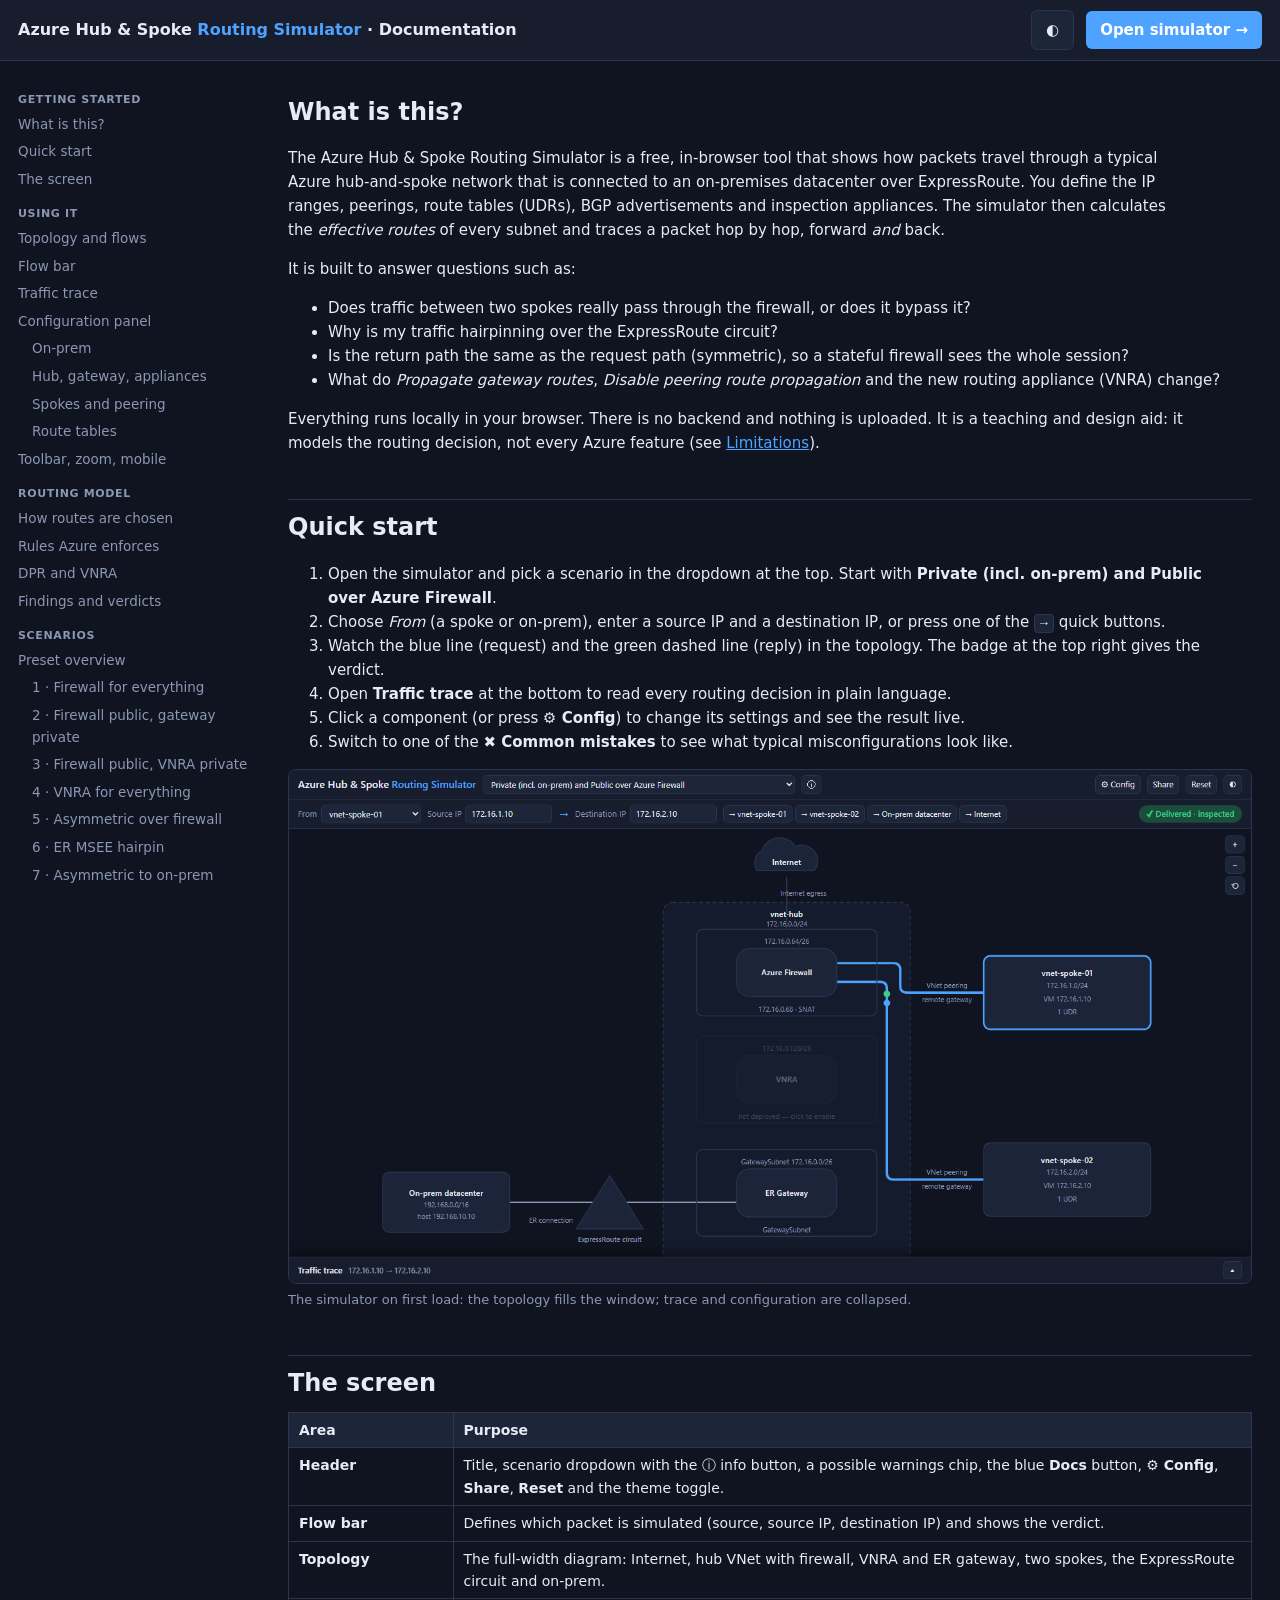
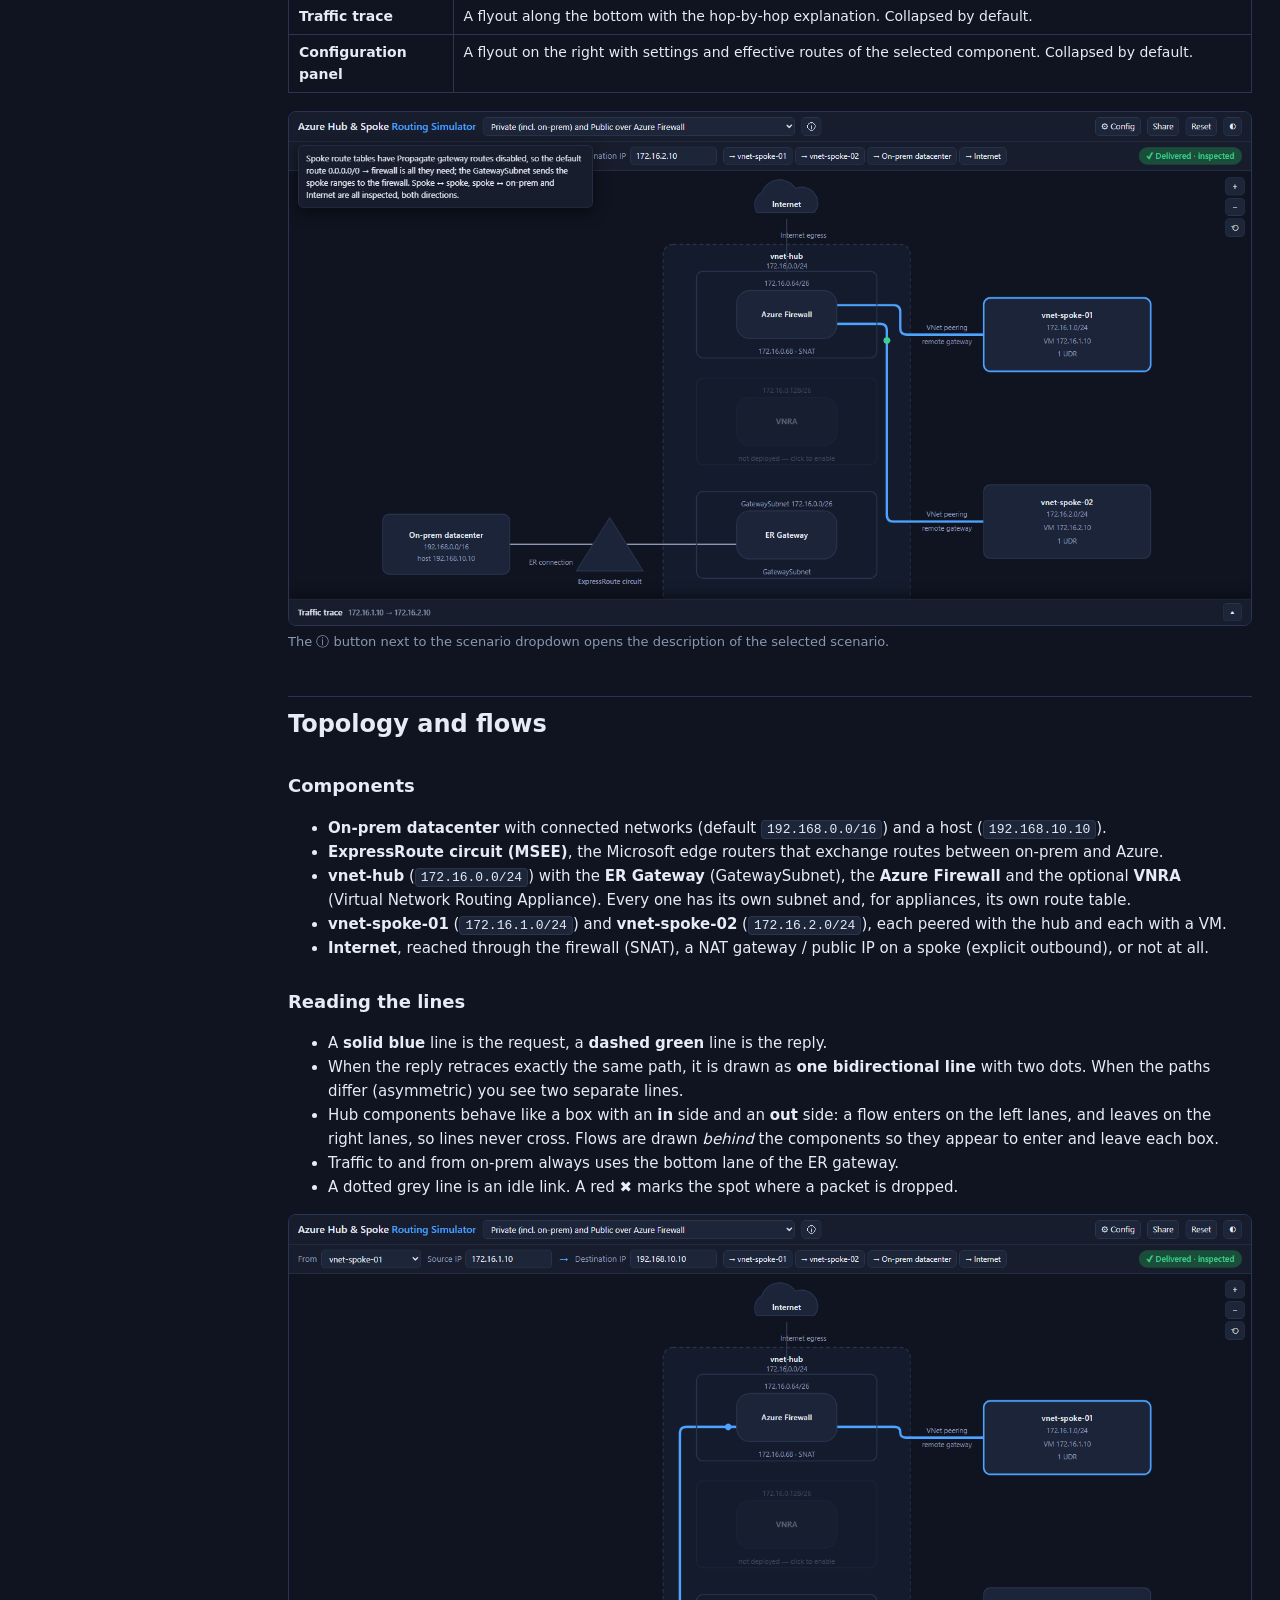
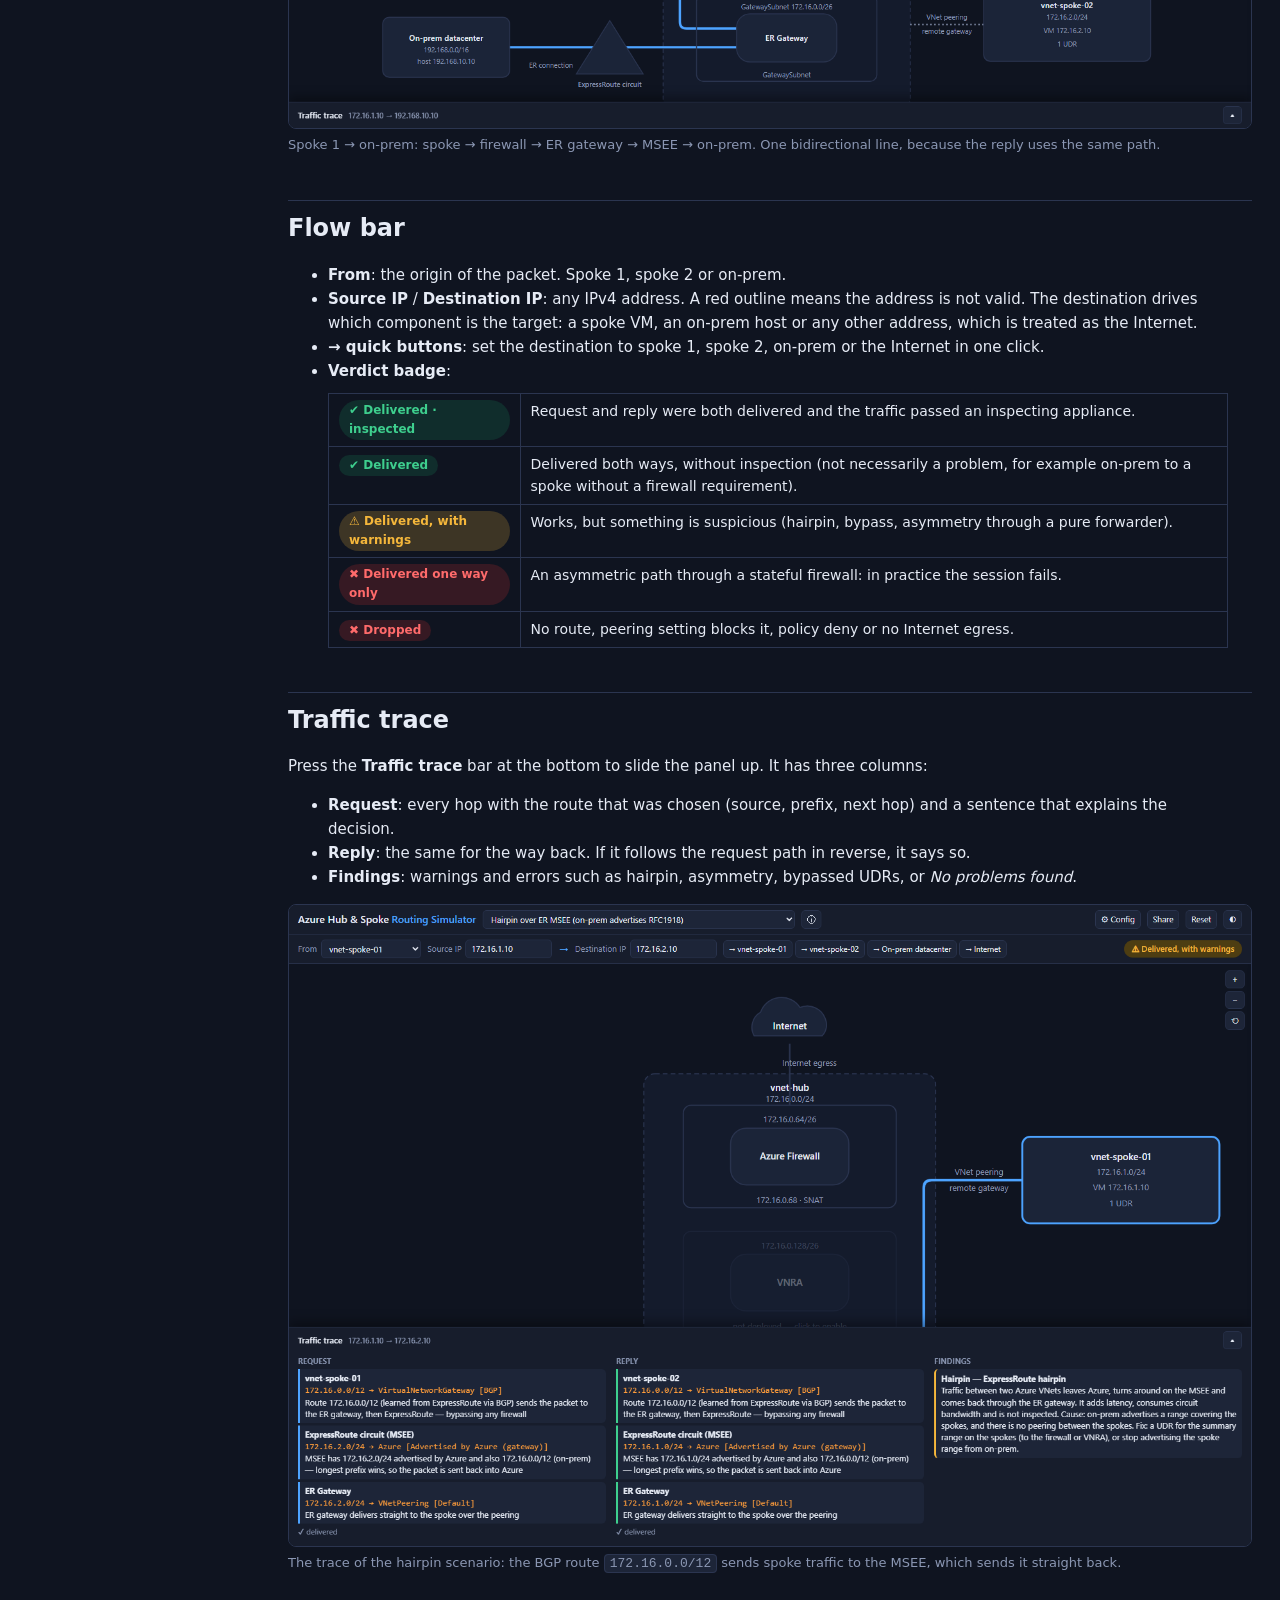
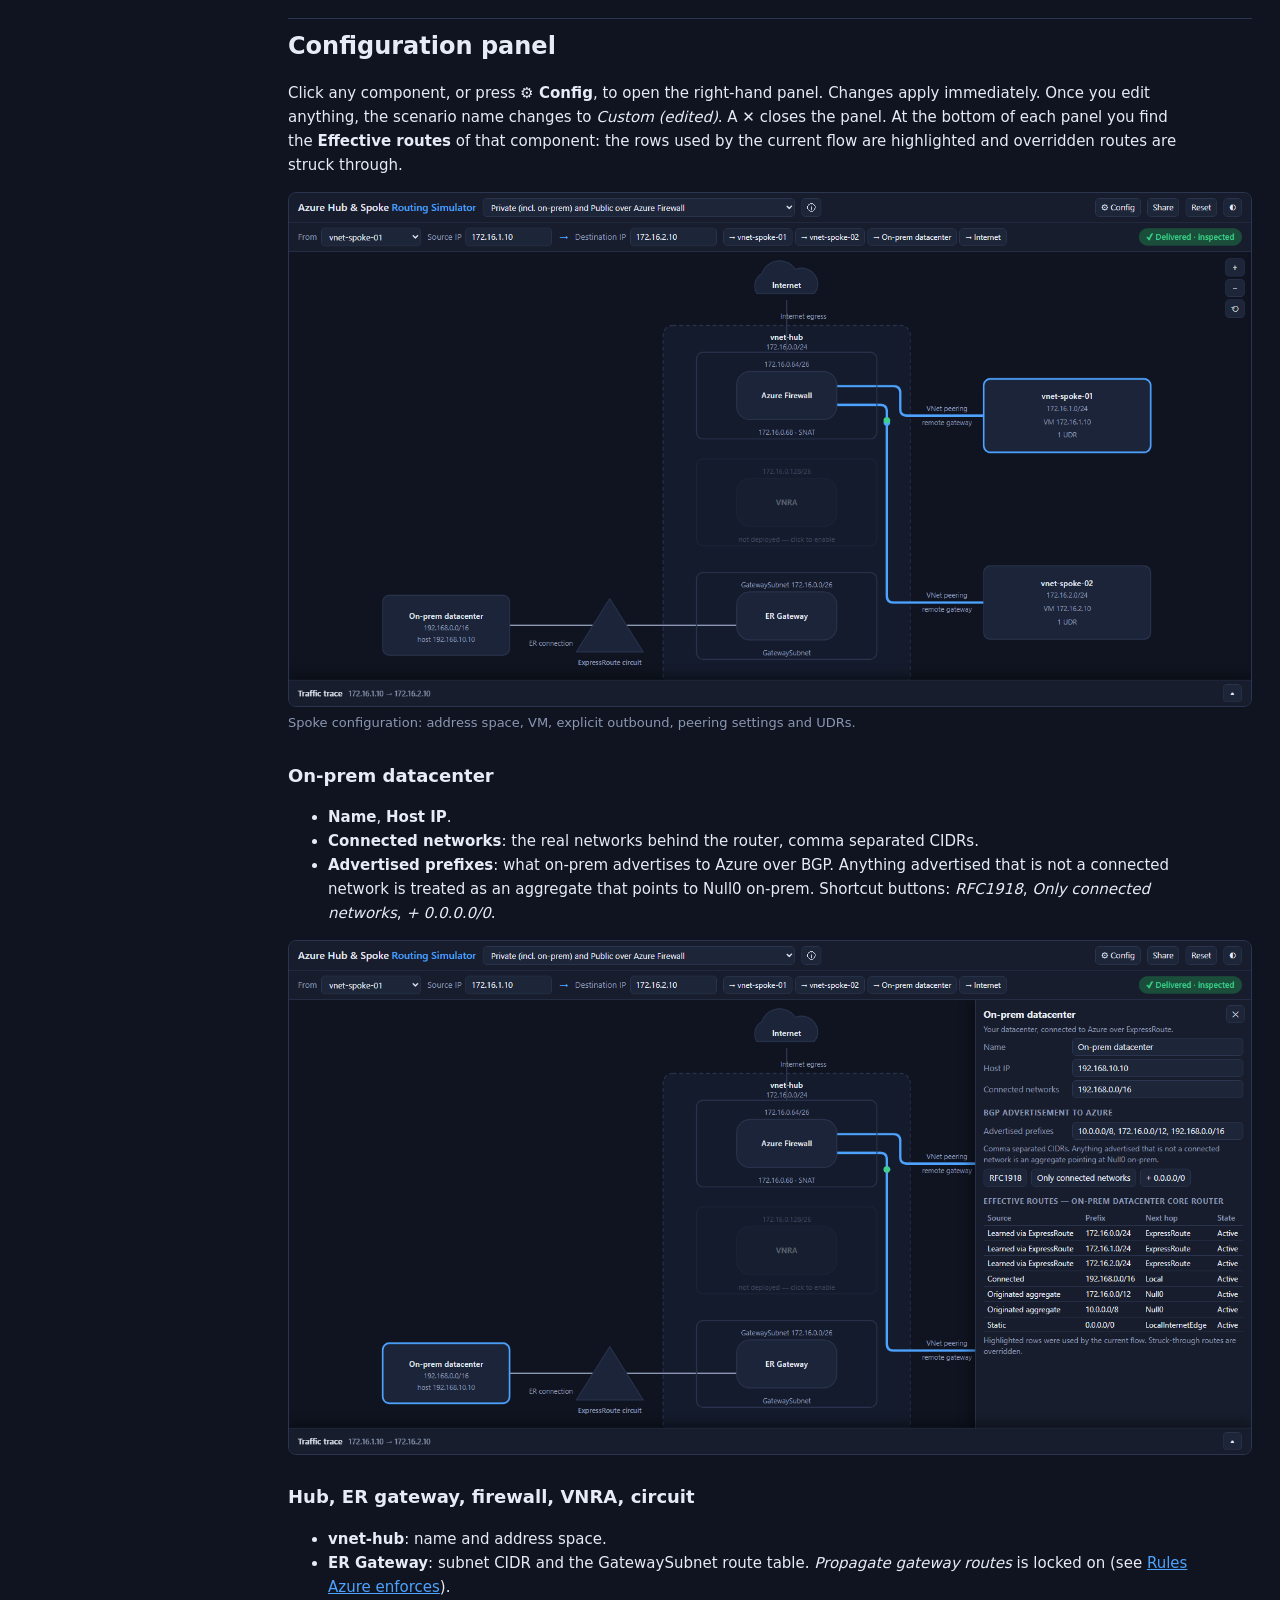
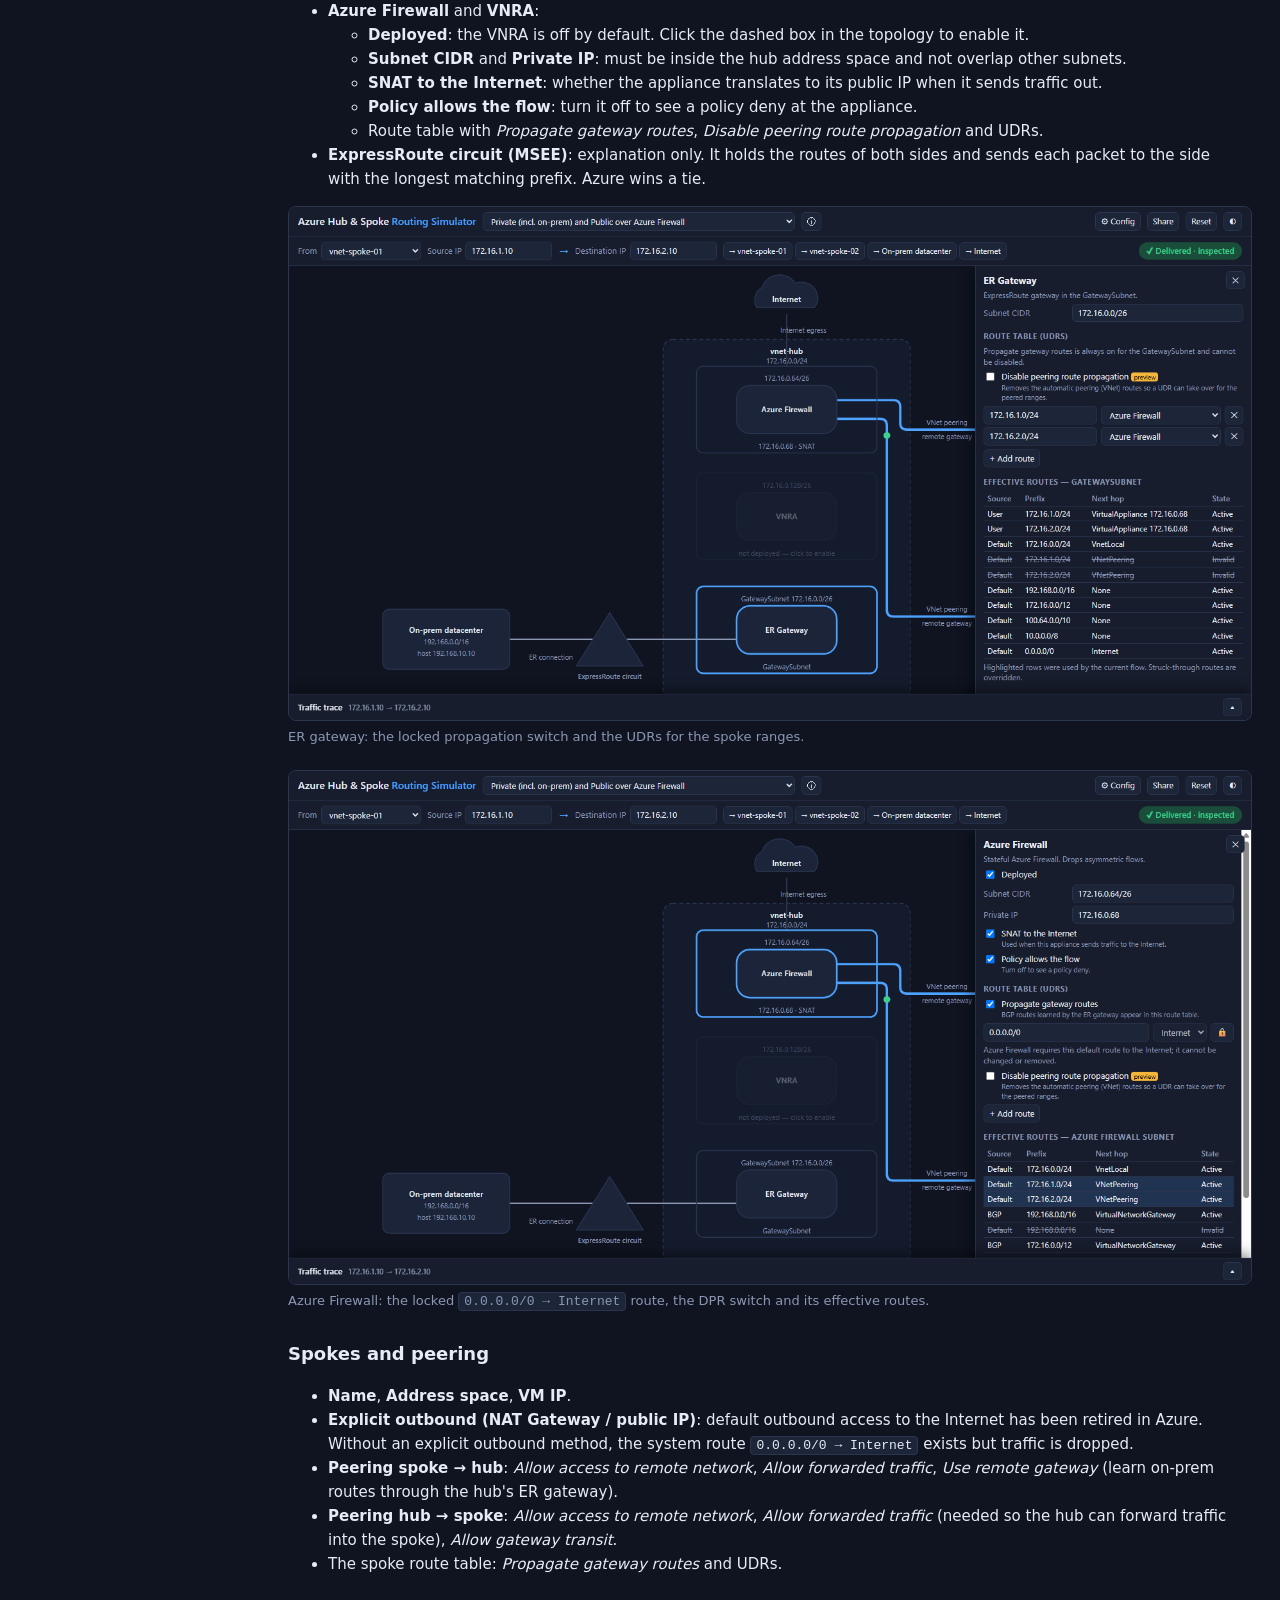
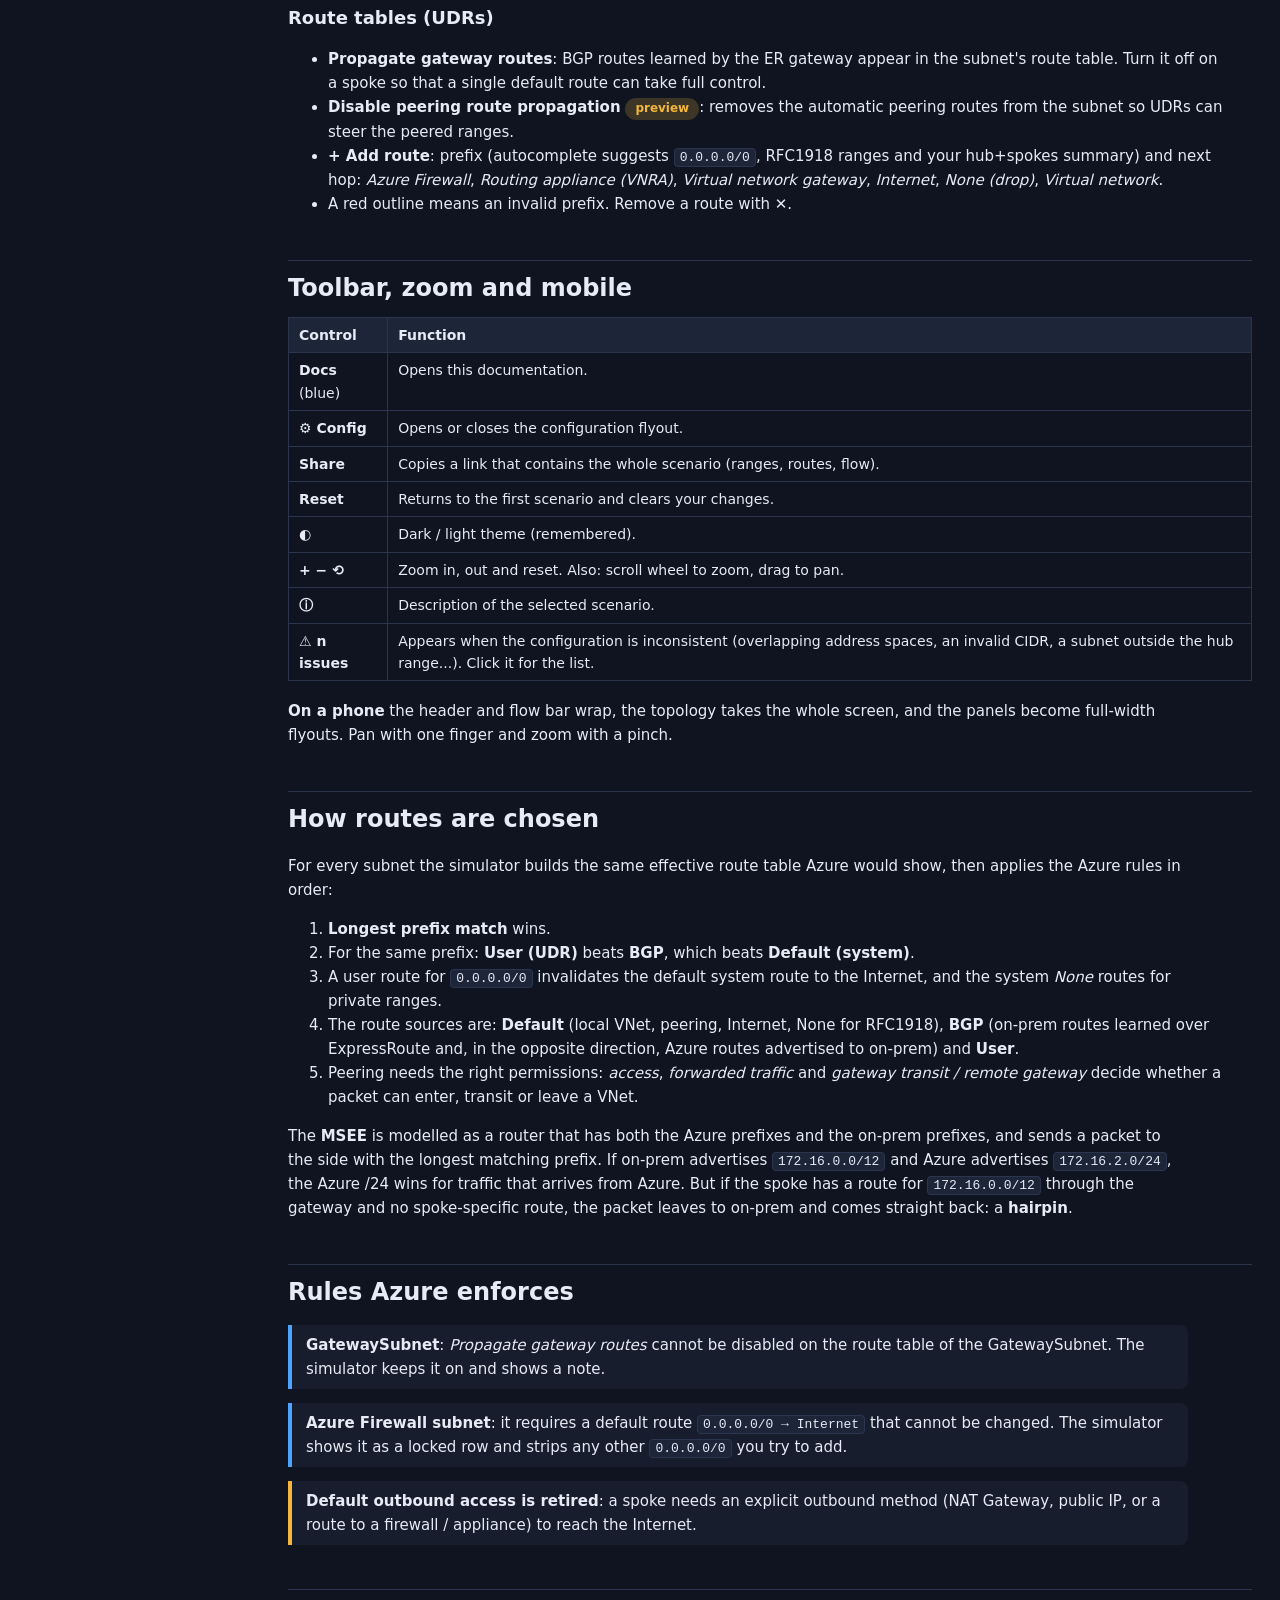
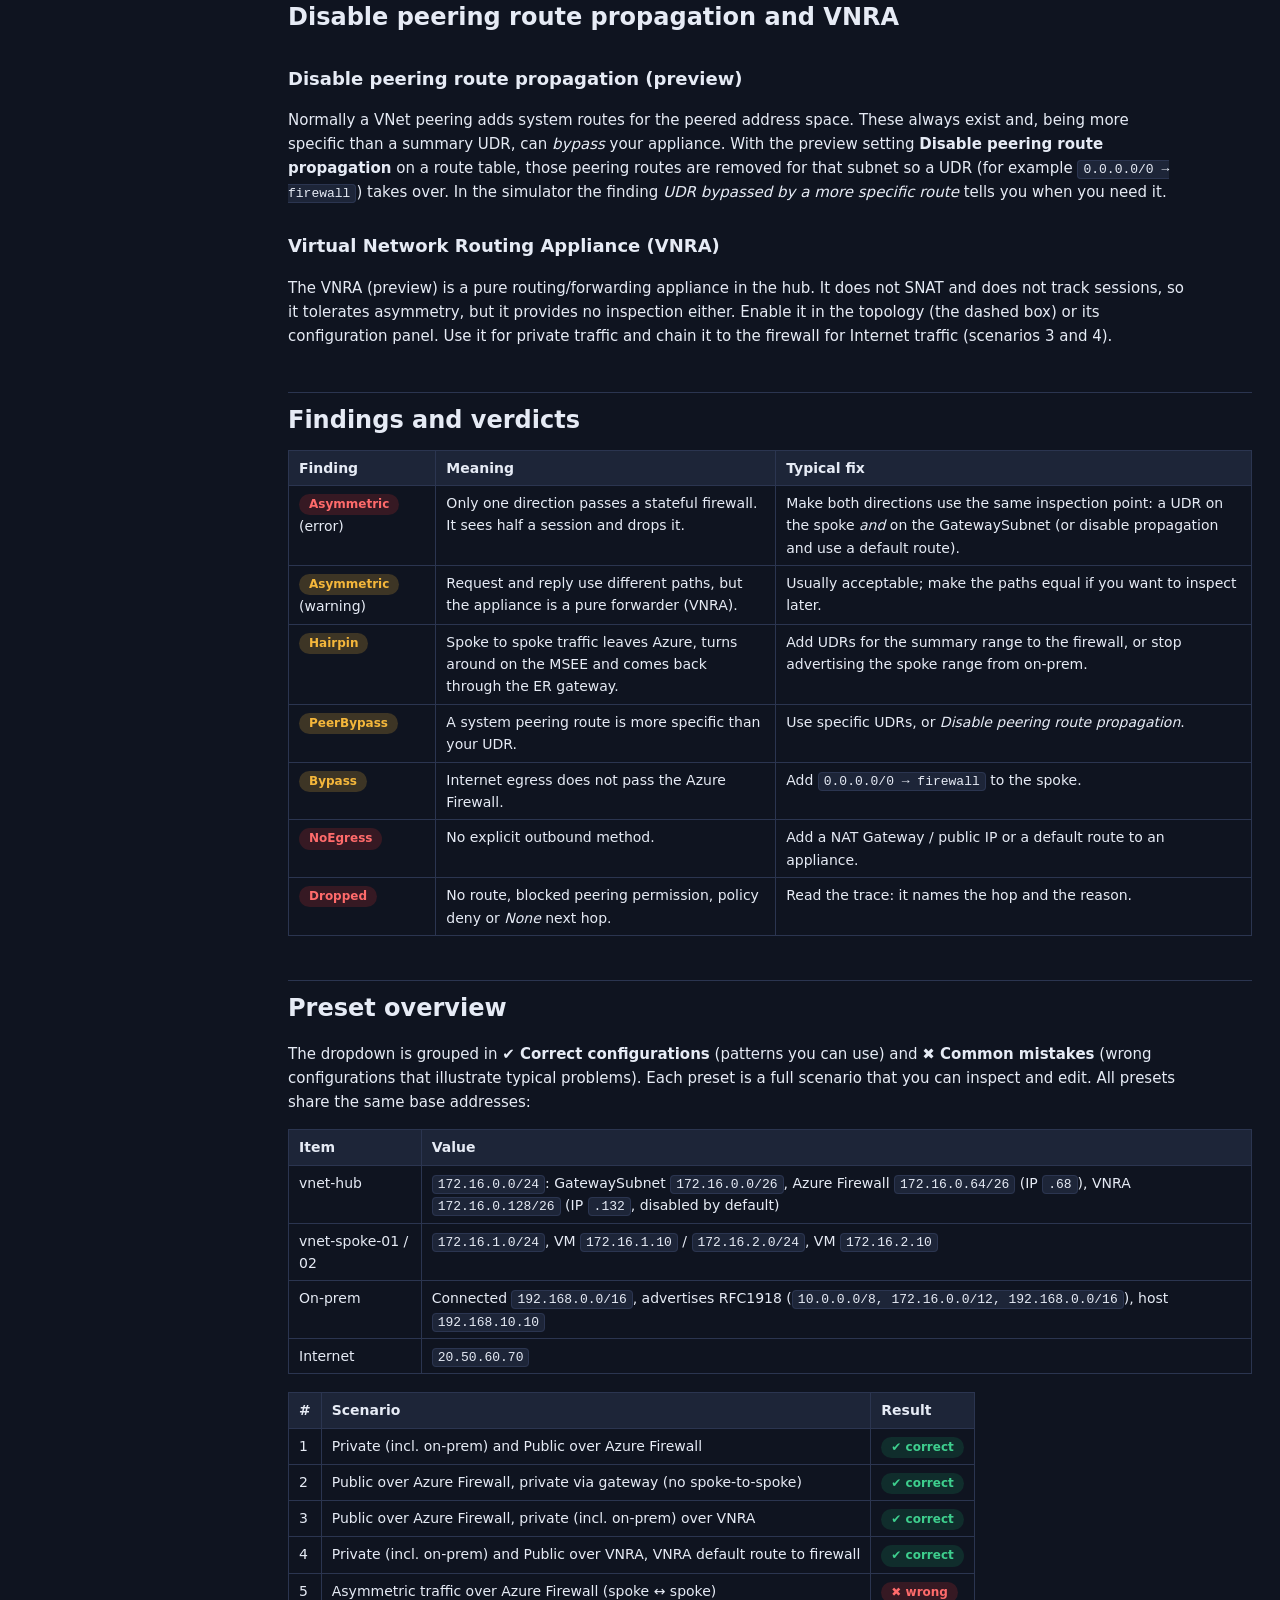
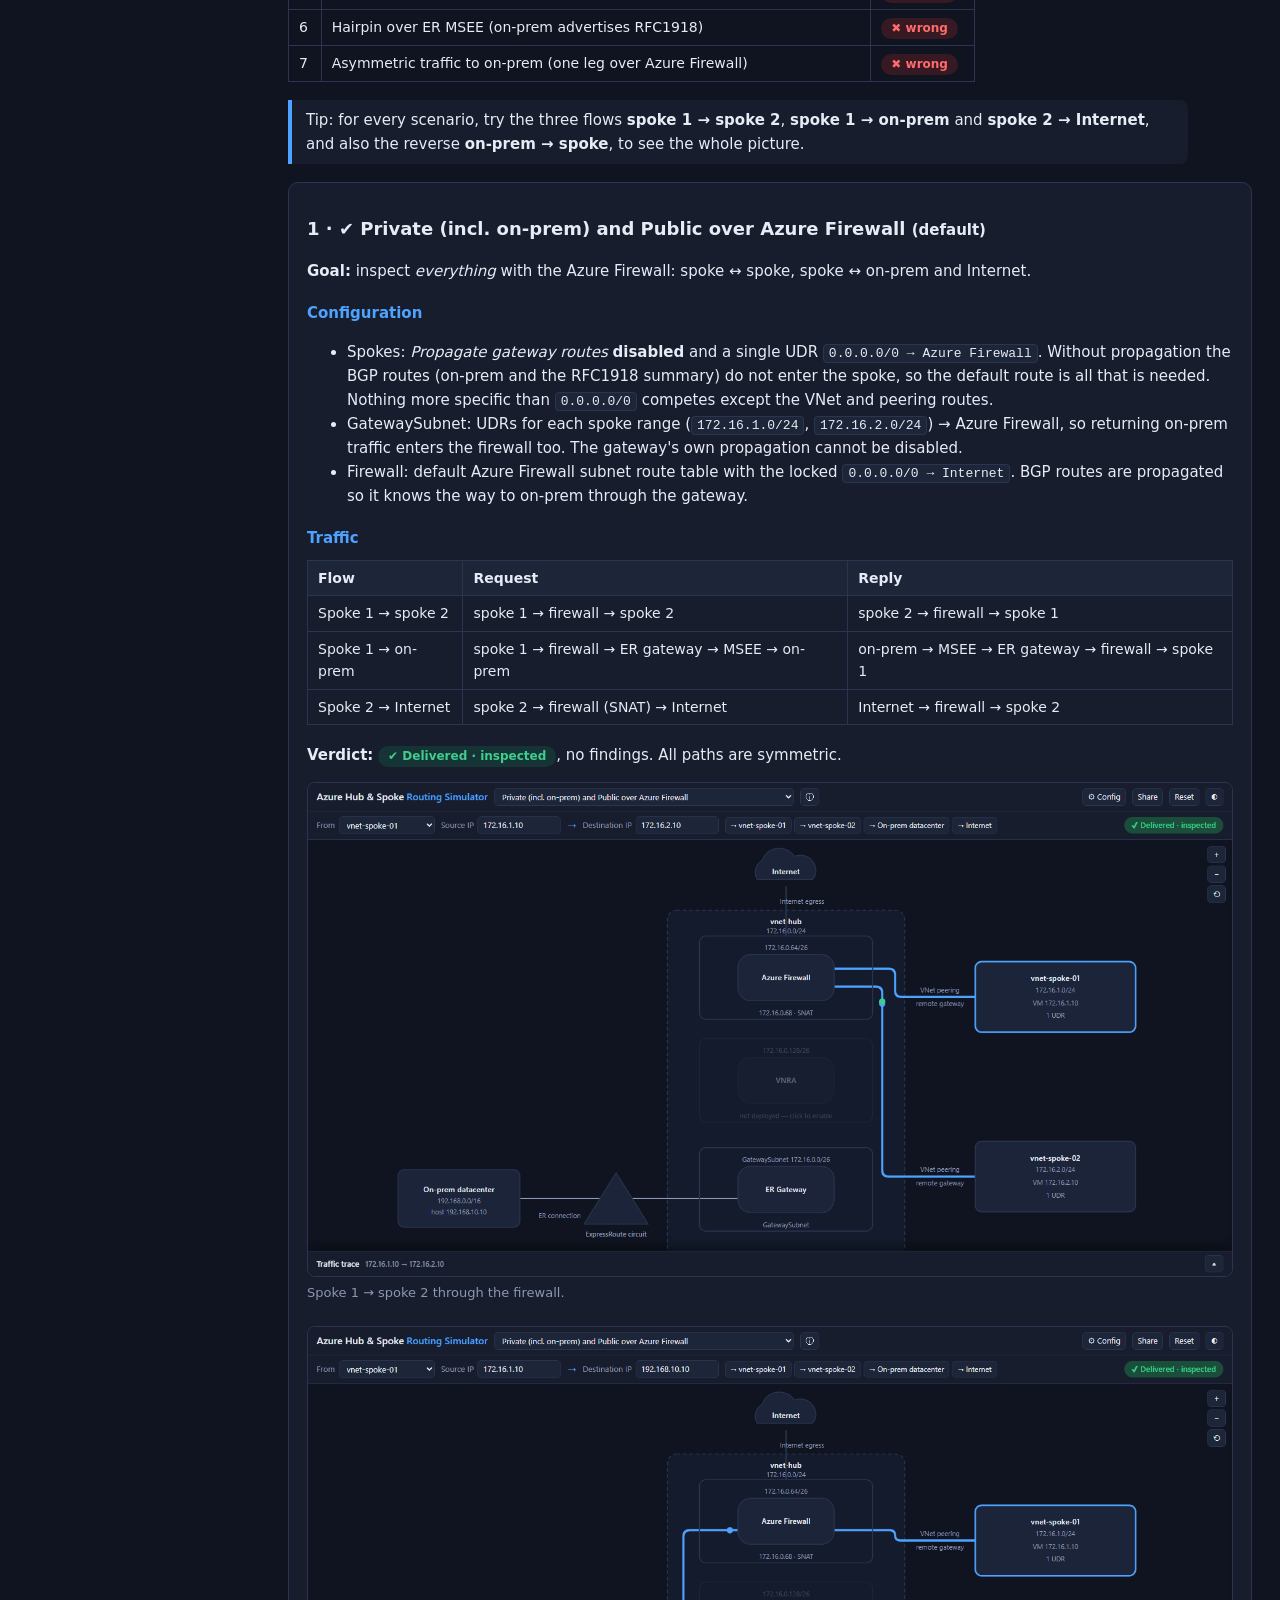
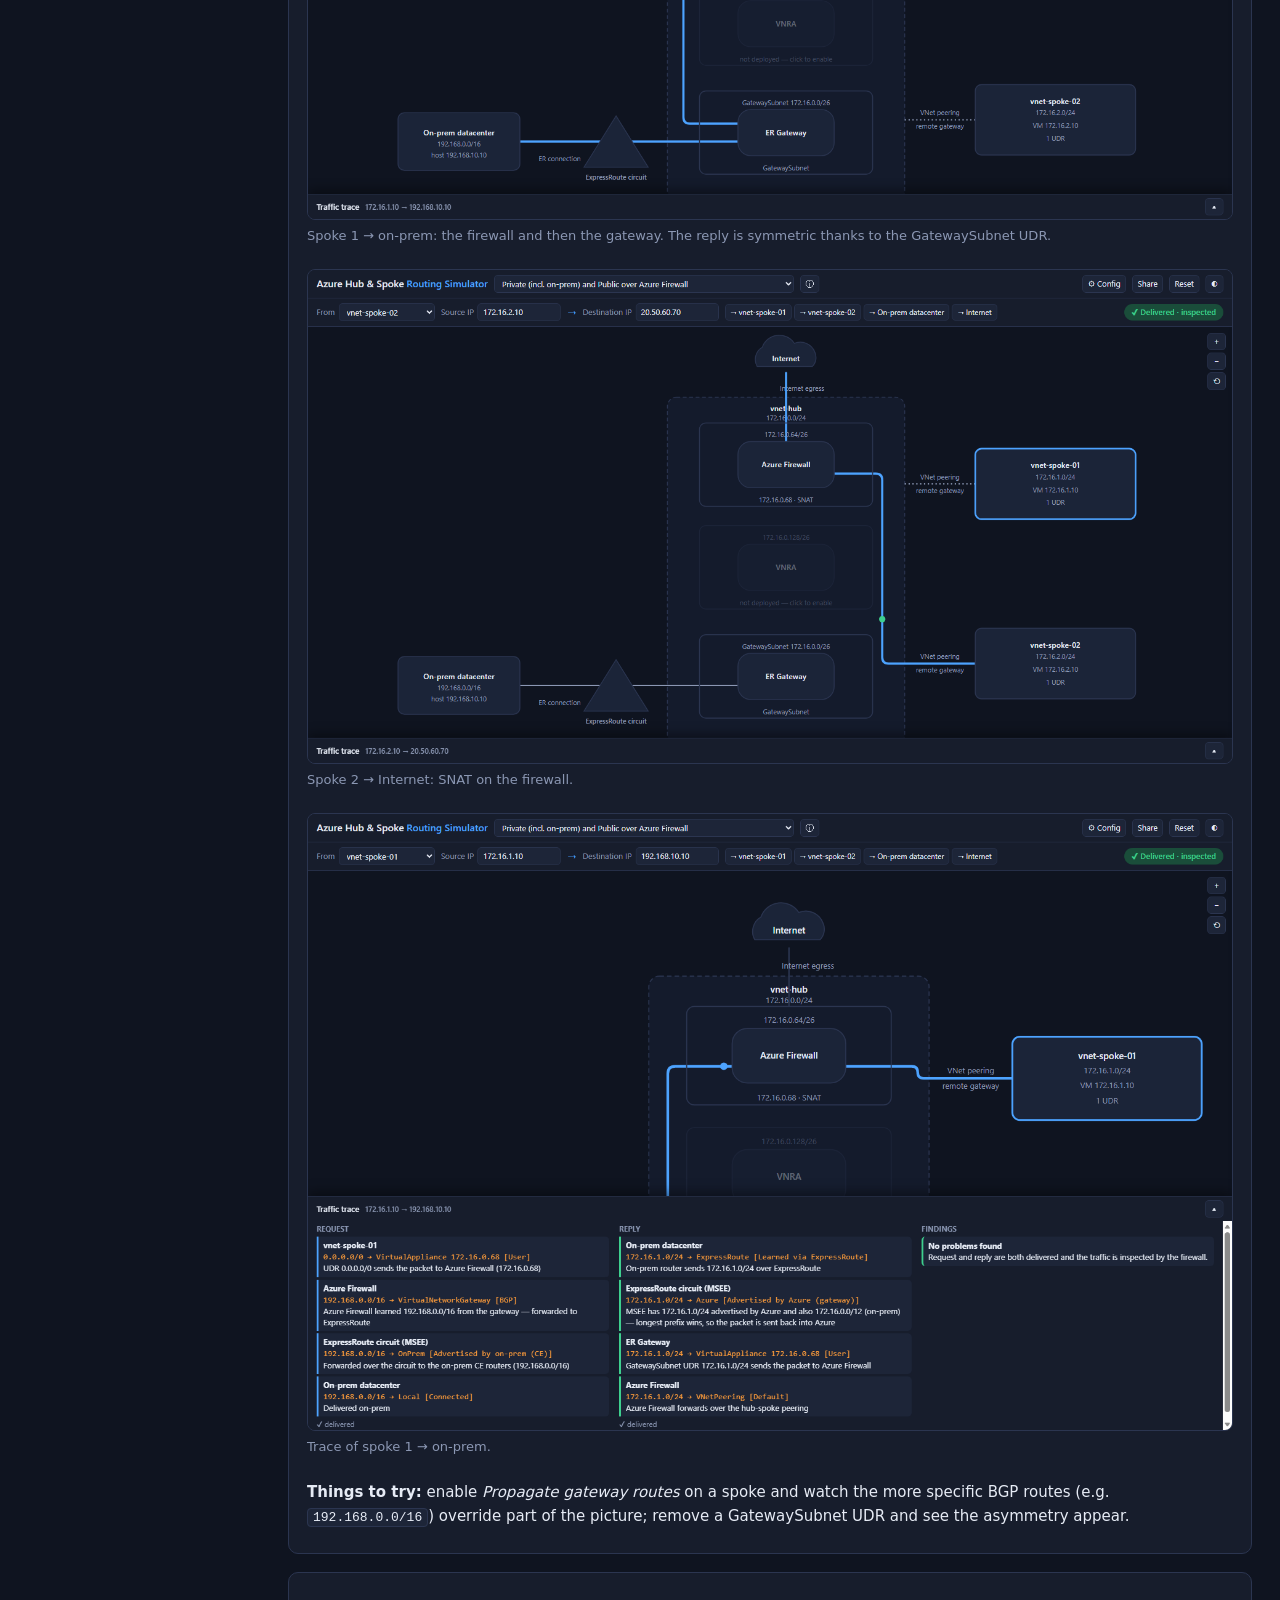
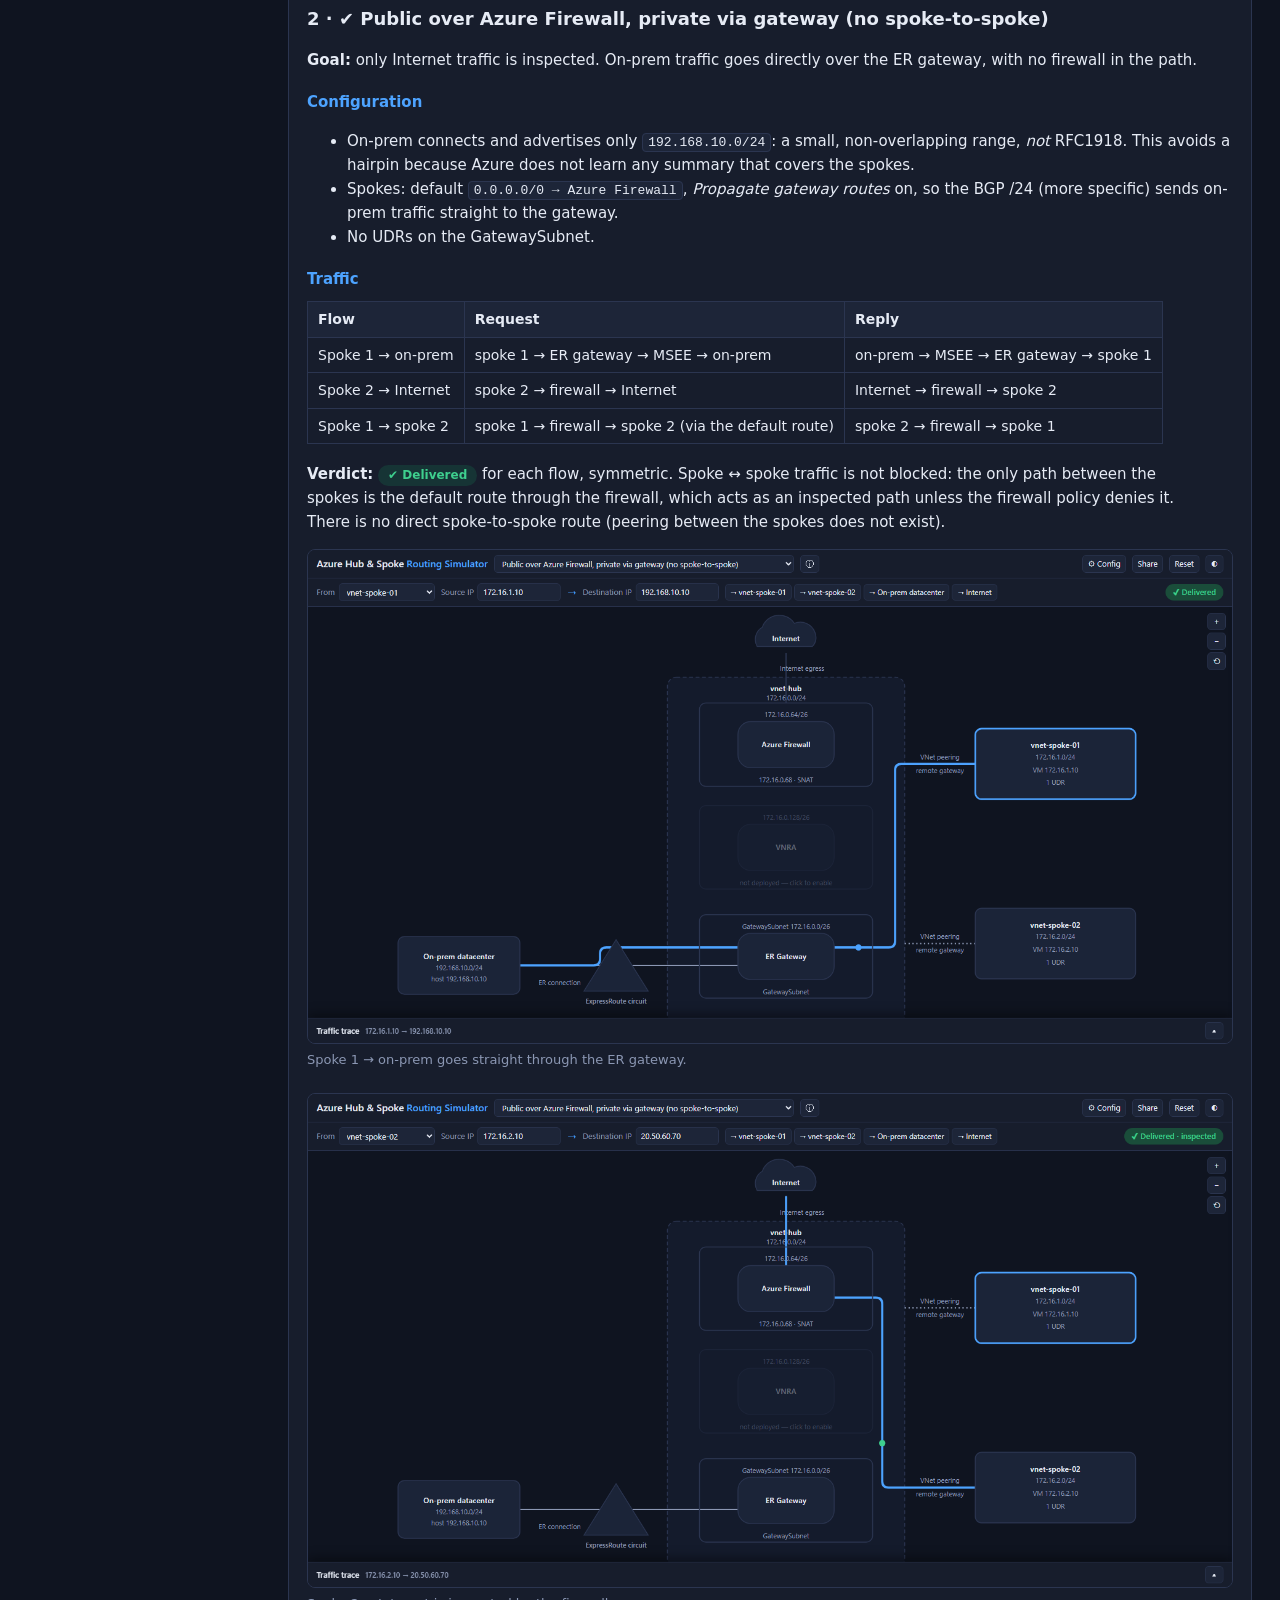
==== docs.html @ 2adea6d6 "Add documentation page, Docs button, preset detection for shared links Co-authored-by: Copilot App <" ====
<!DOCTYPE html>
<html lang="en">
<head>
<meta charset="utf-8">
<meta name="viewport" content="width=device-width,initial-scale=1">
<title>Documentation – Azure Hub &amp; Spoke Routing Simulator</title>
<style>
:root{--bg:#0f1420;--panel:#171d2c;--panel2:#1d2538;--line:#2b3550;--fg:#e6ebf5;--mut:#8b97b3;--acc:#4da3ff;--ok:#3ecf8e;--warn:#f5b73b;--err:#ff6b6b}
body.light{--bg:#f3f5fa;--panel:#fff;--panel2:#f0f3fa;--line:#cfd7e8;--fg:#1b2437;--mut:#5d6a88;--acc:#0b6bd3;--ok:#14935b;--warn:#b57a00;--err:#d12f2f}
*{box-sizing:border-box}
html{scroll-behavior:smooth}
body{margin:0;background:var(--bg);color:var(--fg);font:15px/1.6 "Segoe UI",system-ui,sans-serif}
a{color:var(--acc)}
header{position:sticky;top:0;z-index:10;display:flex;align-items:center;gap:12px;padding:10px 18px;background:var(--panel);border-bottom:1px solid var(--line)}
header h1{margin:0;font-size:16px;flex:1}
header h1 span{color:var(--acc)}
.btn{display:inline-block;background:var(--acc);color:#fff;text-decoration:none;border:0;border-radius:6px;padding:7px 14px;font:inherit;font-weight:600;cursor:pointer}
.btn.ghost{background:var(--panel2);color:var(--fg);border:1px solid var(--line)}
.wrap{display:flex;max-width:1280px;margin:0 auto}
nav{position:sticky;top:57px;align-self:flex-start;width:260px;flex:none;max-height:calc(100vh - 57px);overflow:auto;padding:18px 12px 30px 18px;font-size:13.5px}
nav a{display:block;padding:3px 0;color:var(--mut);text-decoration:none}
nav a:hover{color:var(--acc)}
nav a.sub{padding-left:14px}
nav b{display:block;margin:12px 0 2px;font-size:11px;text-transform:uppercase;letter-spacing:.06em;color:var(--mut)}
main{flex:1;min-width:0;padding:10px 28px 80px}
h2{margin:44px 0 8px;padding-top:8px;font-size:24px;border-top:1px solid var(--line)}
h2:first-child{border:0;margin-top:14px}
h3{margin:28px 0 6px;font-size:18px}
h4{margin:18px 0 4px;font-size:15px;color:var(--acc)}
p,li{max-width:900px}
code{background:var(--panel2);border:1px solid var(--line);border-radius:4px;padding:1px 5px;font:13px Consolas,monospace}
figure{margin:14px 0 22px}
figure img{display:block;width:100%;max-width:1000px;border:1px solid var(--line);border-radius:8px;cursor:zoom-in}
figcaption{margin-top:6px;font-size:13px;color:var(--mut)}
table{border-collapse:collapse;margin:10px 0 18px;font-size:14px;max-width:100%;display:block;overflow-x:auto}
th,td{border:1px solid var(--line);padding:6px 10px;text-align:left;vertical-align:top}
th{background:var(--panel2)}
.tag{display:inline-block;border-radius:999px;padding:1px 10px;font-size:12px;font-weight:700}
.tag.ok{background:#14935b33;color:var(--ok)}.tag.bad{background:#d12f2f33;color:var(--err)}.tag.warn{background:#f5b73b33;color:var(--warn)}
.card{background:var(--panel);border:1px solid var(--line);border-radius:10px;padding:4px 18px 10px;margin:18px 0}
.callout{border-left:4px solid var(--acc);background:var(--panel);padding:8px 14px;margin:14px 0;border-radius:0 8px 8px 0;max-width:900px}
.callout.warn{border-color:var(--warn)}
#lb{position:fixed;inset:0;background:#000d;display:none;align-items:center;justify-content:center;z-index:50;cursor:zoom-out}
#lb img{max-width:96vw;max-height:94vh}
@media(max-width:860px){nav{display:none}main{padding:6px 14px 60px}}
</style>
</head>
<body>
<header>
  <h1>Azure Hub &amp; Spoke <span>Routing Simulator</span> · Documentation</h1>
  <button class="btn ghost" id="bTheme" title="Toggle theme">◐</button>
  <a class="btn" href="index.html">Open simulator →</a>
</header>
<div class="wrap">
<nav>
  <b>Getting started</b>
  <a href="#what">What is this?</a>
  <a href="#quickstart">Quick start</a>
  <a href="#screen">The screen</a>
  <b>Using it</b>
  <a href="#topology">Topology and flows</a>
  <a href="#flowbar">Flow bar</a>
  <a href="#trace">Traffic trace</a>
  <a href="#config">Configuration panel</a>
  <a class="sub" href="#cfg-onprem">On-prem</a>
  <a class="sub" href="#cfg-hub">Hub, gateway, appliances</a>
  <a class="sub" href="#cfg-spoke">Spokes and peering</a>
  <a class="sub" href="#cfg-rt">Route tables</a>
  <a href="#toolbar">Toolbar, zoom, mobile</a>
  <b>Routing model</b>
  <a href="#model">How routes are chosen</a>
  <a href="#locked">Rules Azure enforces</a>
  <a href="#features">DPR and VNRA</a>
  <a href="#findings">Findings and verdicts</a>
  <b>Scenarios</b>
  <a href="#presets">Preset overview</a>
  <a class="sub" href="#p-fw-all">1 · Firewall for everything</a>
  <a class="sub" href="#p-fw-public">2 · Firewall public, gateway private</a>
  <a class="sub" href="#p-vnra-private">3 · Firewall public, VNRA private</a>
  <a class="sub" href="#p-vnra-all">4 · VNRA for everything</a>
  <a class="sub" href="#p-bad-asym-fw">5 · Asymmetric over firewall</a>
  <a class="sub" href="#p-bad-hairpin">6 · ER MSEE hairpin</a>
  <a class="sub" href="#p-bad-asym-onprem">7 · Asymmetric to on-prem</a>
  <b>Reference</b>
  <a href="#sharing">Sharing and saving</a>
  <a href="#limits">Limitations</a>
  <a href="#dev">Run, test, host</a>
  <a href="#glossary">Glossary</a>
</nav>
<main>

<h2 id="what">What is this?</h2>
<p>The Azure Hub &amp; Spoke Routing Simulator is a free, in-browser tool that shows how packets travel through a typical Azure hub-and-spoke network that is connected to an on-premises datacenter over ExpressRoute. You define the IP ranges, peerings, route tables (UDRs), BGP advertisements and inspection appliances. The simulator then calculates the <em>effective routes</em> of every subnet and traces a packet hop by hop, forward <em>and</em> back.</p>
<p>It is built to answer questions such as:</p>
<ul>
  <li>Does traffic between two spokes really pass through the firewall, or does it bypass it?</li>
  <li>Why is my traffic hairpinning over the ExpressRoute circuit?</li>
  <li>Is the return path the same as the request path (symmetric), so a stateful firewall sees the whole session?</li>
  <li>What do <em>Propagate gateway routes</em>, <em>Disable peering route propagation</em> and the new routing appliance (VNRA) change?</li>
</ul>
<p>Everything runs locally in your browser. There is no backend and nothing is uploaded. It is a teaching and design aid: it models the routing decision, not every Azure feature (see <a href="#limits">Limitations</a>).</p>

<h2 id="quickstart">Quick start</h2>
<ol>
  <li>Open the simulator and pick a scenario in the dropdown at the top. Start with <strong>Private (incl. on-prem) and Public over Azure Firewall</strong>.</li>
  <li>Choose <em>From</em> (a spoke or on-prem), enter a source IP and a destination IP, or press one of the <code>→</code> quick buttons.</li>
  <li>Watch the blue line (request) and the green dashed line (reply) in the topology. The badge at the top right gives the verdict.</li>
  <li>Open <strong>Traffic trace</strong> at the bottom to read every routing decision in plain language.</li>
  <li>Click a component (or press <strong>⚙ Config</strong>) to change its settings and see the result live.</li>
  <li>Switch to one of the <strong>✖ Common mistakes</strong> to see what typical misconfigurations look like.</li>
</ol>
<figure><img src="docs/img/overview.png" alt="The simulator showing a spoke to spoke flow through the Azure Firewall"><figcaption>The simulator on first load: the topology fills the window; trace and configuration are collapsed.</figcaption></figure>

<h2 id="screen">The screen</h2>
<table>
<tr><th>Area</th><th>Purpose</th></tr>
<tr><td><strong>Header</strong></td><td>Title, scenario dropdown with the ⓘ info button, a possible warnings chip, the blue <strong>Docs</strong> button, <strong>⚙ Config</strong>, <strong>Share</strong>, <strong>Reset</strong> and the theme toggle.</td></tr>
<tr><td><strong>Flow bar</strong></td><td>Defines which packet is simulated (source, source IP, destination IP) and shows the verdict.</td></tr>
<tr><td><strong>Topology</strong></td><td>The full-width diagram: Internet, hub VNet with firewall, VNRA and ER gateway, two spokes, the ExpressRoute circuit and on-prem.</td></tr>
<tr><td><strong>Traffic trace</strong></td><td>A flyout along the bottom with the hop-by-hop explanation. Collapsed by default.</td></tr>
<tr><td><strong>Configuration panel</strong></td><td>A flyout on the right with settings and effective routes of the selected component. Collapsed by default.</td></tr>
</table>
<figure><img src="docs/img/info.png" alt="Scenario description popover"><figcaption>The ⓘ button next to the scenario dropdown opens the description of the selected scenario.</figcaption></figure>

<h2 id="topology">Topology and flows</h2>
<h3>Components</h3>
<ul>
  <li><strong>On-prem datacenter</strong> with connected networks (default <code>192.168.0.0/16</code>) and a host (<code>192.168.10.10</code>).</li>
  <li><strong>ExpressRoute circuit (MSEE)</strong>, the Microsoft edge routers that exchange routes between on-prem and Azure.</li>
  <li><strong>vnet-hub</strong> (<code>172.16.0.0/24</code>) with the <strong>ER Gateway</strong> (GatewaySubnet), the <strong>Azure Firewall</strong> and the optional <strong>VNRA</strong> (Virtual Network Routing Appliance). Every one has its own subnet and, for appliances, its own route table.</li>
  <li><strong>vnet-spoke-01</strong> (<code>172.16.1.0/24</code>) and <strong>vnet-spoke-02</strong> (<code>172.16.2.0/24</code>), each peered with the hub and each with a VM.</li>
  <li><strong>Internet</strong>, reached through the firewall (SNAT), a NAT gateway / public IP on a spoke (explicit outbound), or not at all.</li>
</ul>
<h3>Reading the lines</h3>
<ul>
  <li>A <strong>solid blue</strong> line is the request, a <strong>dashed green</strong> line is the reply.</li>
  <li>When the reply retraces exactly the same path, it is drawn as <strong>one bidirectional line</strong> with two dots. When the paths differ (asymmetric) you see two separate lines.</li>
  <li>Hub components behave like a box with an <strong>in</strong> side and an <strong>out</strong> side: a flow enters on the left lanes, and leaves on the right lanes, so lines never cross. Flows are drawn <em>behind</em> the components so they appear to enter and leave each box.</li>
  <li>Traffic to and from on-prem always uses the bottom lane of the ER gateway.</li>
  <li>A dotted grey line is an idle link. A red ✖ marks the spot where a packet is dropped.</li>
</ul>
<figure><img src="docs/img/fw-all-b.png" alt="Spoke 1 to on-prem through firewall and ER gateway"><figcaption>Spoke 1 → on-prem: spoke → firewall → ER gateway → MSEE → on-prem. One bidirectional line, because the reply uses the same path.</figcaption></figure>

<h2 id="flowbar">Flow bar</h2>
<ul>
  <li><strong>From</strong>: the origin of the packet. Spoke 1, spoke 2 or on-prem.</li>
  <li><strong>Source IP</strong> / <strong>Destination IP</strong>: any IPv4 address. A red outline means the address is not valid. The destination drives which component is the target: a spoke VM, an on-prem host or any other address, which is treated as the Internet.</li>
  <li><strong>→ quick buttons</strong>: set the destination to spoke 1, spoke 2, on-prem or the Internet in one click.</li>
  <li><strong>Verdict badge</strong>:
    <table>
      <tr><td><span class="tag ok">✔ Delivered · inspected</span></td><td>Request and reply were both delivered and the traffic passed an inspecting appliance.</td></tr>
      <tr><td><span class="tag ok">✔ Delivered</span></td><td>Delivered both ways, without inspection (not necessarily a problem, for example on-prem to a spoke without a firewall requirement).</td></tr>
      <tr><td><span class="tag warn">⚠ Delivered, with warnings</span></td><td>Works, but something is suspicious (hairpin, bypass, asymmetry through a pure forwarder).</td></tr>
      <tr><td><span class="tag bad">✖ Delivered one way only</span></td><td>An asymmetric path through a stateful firewall: in practice the session fails.</td></tr>
      <tr><td><span class="tag bad">✖ Dropped</span></td><td>No route, peering setting blocks it, policy deny or no Internet egress.</td></tr>
    </table>
  </li>
</ul>

<h2 id="trace">Traffic trace</h2>
<p>Press the <strong>Traffic trace</strong> bar at the bottom to slide the panel up. It has three columns:</p>
<ul>
  <li><strong>Request</strong>: every hop with the route that was chosen (source, prefix, next hop) and a sentence that explains the decision.</li>
  <li><strong>Reply</strong>: the same for the way back. If it follows the request path in reverse, it says so.</li>
  <li><strong>Findings</strong>: warnings and errors such as hairpin, asymmetry, bypassed UDRs, or <em>No problems found</em>.</li>
</ul>
<figure><img src="docs/img/bad-hairpin-a-trace.png" alt="Trace showing an ExpressRoute hairpin"><figcaption>The trace of the hairpin scenario: the BGP route <code>172.16.0.0/12</code> sends spoke traffic to the MSEE, which sends it straight back.</figcaption></figure>

<h2 id="config">Configuration panel</h2>
<p>Click any component, or press <strong>⚙ Config</strong>, to open the right-hand panel. Changes apply immediately. Once you edit anything, the scenario name changes to <em>Custom (edited)</em>. A ✕ closes the panel. At the bottom of each panel you find the <strong>Effective routes</strong> of that component: the rows used by the current flow are highlighted and overridden routes are struck through.</p>
<figure><img src="docs/img/config-spoke.png" alt="Configuration panel of a spoke"><figcaption>Spoke configuration: address space, VM, explicit outbound, peering settings and UDRs.</figcaption></figure>

<h3 id="cfg-onprem">On-prem datacenter</h3>
<ul>
  <li><strong>Name</strong>, <strong>Host IP</strong>.</li>
  <li><strong>Connected networks</strong>: the real networks behind the router, comma separated CIDRs.</li>
  <li><strong>Advertised prefixes</strong>: what on-prem advertises to Azure over BGP. Anything advertised that is not a connected network is treated as an aggregate that points to Null0 on-prem. Shortcut buttons: <em>RFC1918</em>, <em>Only connected networks</em>, <em>+ 0.0.0.0/0</em>.</li>
</ul>
<figure><img src="docs/img/config-onprem.png" alt="On-prem configuration"></figure>

<h3 id="cfg-hub">Hub, ER gateway, firewall, VNRA, circuit</h3>
<ul>
  <li><strong>vnet-hub</strong>: name and address space.</li>
  <li><strong>ER Gateway</strong>: subnet CIDR and the GatewaySubnet route table. <em>Propagate gateway routes</em> is locked on (see <a href="#locked">Rules Azure enforces</a>).</li>
  <li><strong>Azure Firewall</strong> and <strong>VNRA</strong>:
    <ul>
      <li><strong>Deployed</strong>: the VNRA is off by default. Click the dashed box in the topology to enable it.</li>
      <li><strong>Subnet CIDR</strong> and <strong>Private IP</strong>: must be inside the hub address space and not overlap other subnets.</li>
      <li><strong>SNAT to the Internet</strong>: whether the appliance translates to its public IP when it sends traffic out.</li>
      <li><strong>Policy allows the flow</strong>: turn it off to see a policy deny at the appliance.</li>
      <li>Route table with <em>Propagate gateway routes</em>, <em>Disable peering route propagation</em> and UDRs.</li>
    </ul>
  </li>
  <li><strong>ExpressRoute circuit (MSEE)</strong>: explanation only. It holds the routes of both sides and sends each packet to the side with the longest matching prefix. Azure wins a tie.</li>
</ul>
<figure><img src="docs/img/config-gw.png" alt="ER gateway configuration"><figcaption>ER gateway: the locked propagation switch and the UDRs for the spoke ranges.</figcaption></figure>
<figure><img src="docs/img/config-fw.png" alt="Azure Firewall configuration"><figcaption>Azure Firewall: the locked <code>0.0.0.0/0 → Internet</code> route, the DPR switch and its effective routes.</figcaption></figure>

<h3 id="cfg-spoke">Spokes and peering</h3>
<ul>
  <li><strong>Name</strong>, <strong>Address space</strong>, <strong>VM IP</strong>.</li>
  <li><strong>Explicit outbound (NAT Gateway / public IP)</strong>: default outbound access to the Internet has been retired in Azure. Without an explicit outbound method, the system route <code>0.0.0.0/0 → Internet</code> exists but traffic is dropped.</li>
  <li><strong>Peering spoke → hub</strong>: <em>Allow access to remote network</em>, <em>Allow forwarded traffic</em>, <em>Use remote gateway</em> (learn on-prem routes through the hub's ER gateway).</li>
  <li><strong>Peering hub → spoke</strong>: <em>Allow access to remote network</em>, <em>Allow forwarded traffic</em> (needed so the hub can forward traffic into the spoke), <em>Allow gateway transit</em>.</li>
  <li>The spoke route table: <em>Propagate gateway routes</em> and UDRs.</li>
</ul>

<h3 id="cfg-rt">Route tables (UDRs)</h3>
<ul>
  <li><strong>Propagate gateway routes</strong>: BGP routes learned by the ER gateway appear in the subnet's route table. Turn it off on a spoke so that a single default route can take full control.</li>
  <li><strong>Disable peering route propagation</strong> <span class="tag warn">preview</span>: removes the automatic peering routes from the subnet so UDRs can steer the peered ranges.</li>
  <li><strong>+ Add route</strong>: prefix (autocomplete suggests <code>0.0.0.0/0</code>, RFC1918 ranges and your hub+spokes summary) and next hop: <em>Azure Firewall</em>, <em>Routing appliance (VNRA)</em>, <em>Virtual network gateway</em>, <em>Internet</em>, <em>None (drop)</em>, <em>Virtual network</em>.</li>
  <li>A red outline means an invalid prefix. Remove a route with ✕.</li>
</ul>

<h2 id="toolbar">Toolbar, zoom and mobile</h2>
<table>
<tr><th>Control</th><th>Function</th></tr>
<tr><td><strong>Docs</strong> (blue)</td><td>Opens this documentation.</td></tr>
<tr><td><strong>⚙ Config</strong></td><td>Opens or closes the configuration flyout.</td></tr>
<tr><td><strong>Share</strong></td><td>Copies a link that contains the whole scenario (ranges, routes, flow).</td></tr>
<tr><td><strong>Reset</strong></td><td>Returns to the first scenario and clears your changes.</td></tr>
<tr><td><strong>◐</strong></td><td>Dark / light theme (remembered).</td></tr>
<tr><td><strong>+ − ⟲</strong></td><td>Zoom in, out and reset. Also: scroll wheel to zoom, drag to pan.</td></tr>
<tr><td><strong>ⓘ</strong></td><td>Description of the selected scenario.</td></tr>
<tr><td><strong>⚠ n issues</strong></td><td>Appears when the configuration is inconsistent (overlapping address spaces, an invalid CIDR, a subnet outside the hub range...). Click it for the list.</td></tr>
</table>
<p><strong>On a phone</strong> the header and flow bar wrap, the topology takes the whole screen, and the panels become full-width flyouts. Pan with one finger and zoom with a pinch.</p>

<h2 id="model">How routes are chosen</h2>
<p>For every subnet the simulator builds the same effective route table Azure would show, then applies the Azure rules in order:</p>
<ol>
  <li><strong>Longest prefix match</strong> wins.</li>
  <li>For the same prefix: <strong>User (UDR)</strong> beats <strong>BGP</strong>, which beats <strong>Default (system)</strong>.</li>
  <li>A user route for <code>0.0.0.0/0</code> invalidates the default system route to the Internet, and the system <em>None</em> routes for private ranges.</li>
  <li>The route sources are: <strong>Default</strong> (local VNet, peering, Internet, None for RFC1918), <strong>BGP</strong> (on-prem routes learned over ExpressRoute and, in the opposite direction, Azure routes advertised to on-prem) and <strong>User</strong>.</li>
  <li>Peering needs the right permissions: <em>access</em>, <em>forwarded traffic</em> and <em>gateway transit / remote gateway</em> decide whether a packet can enter, transit or leave a VNet.</li>
</ol>
<p>The <strong>MSEE</strong> is modelled as a router that has both the Azure prefixes and the on-prem prefixes, and sends a packet to the side with the longest matching prefix. If on-prem advertises <code>172.16.0.0/12</code> and Azure advertises <code>172.16.2.0/24</code>, the Azure /24 wins for traffic that arrives from Azure. But if the spoke has a route for <code>172.16.0.0/12</code> through the gateway and no spoke-specific route, the packet leaves to on-prem and comes straight back: a <strong>hairpin</strong>.</p>

<h2 id="locked">Rules Azure enforces</h2>
<div class="callout"><strong>GatewaySubnet</strong>: <em>Propagate gateway routes</em> cannot be disabled on the route table of the GatewaySubnet. The simulator keeps it on and shows a note.</div>
<div class="callout"><strong>Azure Firewall subnet</strong>: it requires a default route <code>0.0.0.0/0 → Internet</code> that cannot be changed. The simulator shows it as a locked row and strips any other <code>0.0.0.0/0</code> you try to add.</div>
<div class="callout warn"><strong>Default outbound access is retired</strong>: a spoke needs an explicit outbound method (NAT Gateway, public IP, or a route to a firewall / appliance) to reach the Internet.</div>

<h2 id="features">Disable peering route propagation and VNRA</h2>
<h3>Disable peering route propagation (preview)</h3>
<p>Normally a VNet peering adds system routes for the peered address space. These always exist and, being more specific than a summary UDR, can <em>bypass</em> your appliance. With the preview setting <strong>Disable peering route propagation</strong> on a route table, those peering routes are removed for that subnet so a UDR (for example <code>0.0.0.0/0 → firewall</code>) takes over. In the simulator the finding <em>UDR bypassed by a more specific route</em> tells you when you need it.</p>
<h3>Virtual Network Routing Appliance (VNRA)</h3>
<p>The VNRA (preview) is a pure routing/forwarding appliance in the hub. It does not SNAT and does not track sessions, so it tolerates asymmetry, but it provides no inspection either. Enable it in the topology (the dashed box) or its configuration panel. Use it for private traffic and chain it to the firewall for Internet traffic (scenarios 3 and 4).</p>
<h2 id="findings">Findings and verdicts</h2>
<table>
<tr><th>Finding</th><th>Meaning</th><th>Typical fix</th></tr>
<tr><td><span class="tag bad">Asymmetric</span> (error)</td><td>Only one direction passes a stateful firewall. It sees half a session and drops it.</td><td>Make both directions use the same inspection point: a UDR on the spoke <em>and</em> on the GatewaySubnet (or disable propagation and use a default route).</td></tr>
<tr><td><span class="tag warn">Asymmetric</span> (warning)</td><td>Request and reply use different paths, but the appliance is a pure forwarder (VNRA).</td><td>Usually acceptable; make the paths equal if you want to inspect later.</td></tr>
<tr><td><span class="tag warn">Hairpin</span></td><td>Spoke to spoke traffic leaves Azure, turns around on the MSEE and comes back through the ER gateway.</td><td>Add UDRs for the summary range to the firewall, or stop advertising the spoke range from on-prem.</td></tr>
<tr><td><span class="tag warn">PeerBypass</span></td><td>A system peering route is more specific than your UDR.</td><td>Use specific UDRs, or <em>Disable peering route propagation</em>.</td></tr>
<tr><td><span class="tag warn">Bypass</span></td><td>Internet egress does not pass the Azure Firewall.</td><td>Add <code>0.0.0.0/0 → firewall</code> to the spoke.</td></tr>
<tr><td><span class="tag bad">NoEgress</span></td><td>No explicit outbound method.</td><td>Add a NAT Gateway / public IP or a default route to an appliance.</td></tr>
<tr><td><span class="tag bad">Dropped</span></td><td>No route, blocked peering permission, policy deny or <em>None</em> next hop.</td><td>Read the trace: it names the hop and the reason.</td></tr>
</table>

<h2 id="presets">Preset overview</h2>
<p>The dropdown is grouped in <strong>✔ Correct configurations</strong> (patterns you can use) and <strong>✖ Common mistakes</strong> (wrong configurations that illustrate typical problems). Each preset is a full scenario that you can inspect and edit. All presets share the same base addresses:</p>
<table>
<tr><th>Item</th><th>Value</th></tr>
<tr><td>vnet-hub</td><td><code>172.16.0.0/24</code>: GatewaySubnet <code>172.16.0.0/26</code>, Azure Firewall <code>172.16.0.64/26</code> (IP <code>.68</code>), VNRA <code>172.16.0.128/26</code> (IP <code>.132</code>, disabled by default)</td></tr>
<tr><td>vnet-spoke-01 / 02</td><td><code>172.16.1.0/24</code>, VM <code>172.16.1.10</code> / <code>172.16.2.0/24</code>, VM <code>172.16.2.10</code></td></tr>
<tr><td>On-prem</td><td>Connected <code>192.168.0.0/16</code>, advertises RFC1918 (<code>10.0.0.0/8, 172.16.0.0/12, 192.168.0.0/16</code>), host <code>192.168.10.10</code></td></tr>
<tr><td>Internet</td><td><code>20.50.60.70</code></td></tr>
</table>
<table>
<tr><th>#</th><th>Scenario</th><th>Result</th></tr>
<tr><td>1</td><td>Private (incl. on-prem) and Public over Azure Firewall</td><td><span class="tag ok">✔ correct</span></td></tr>
<tr><td>2</td><td>Public over Azure Firewall, private via gateway (no spoke-to-spoke)</td><td><span class="tag ok">✔ correct</span></td></tr>
<tr><td>3</td><td>Public over Azure Firewall, private (incl. on-prem) over VNRA</td><td><span class="tag ok">✔ correct</span></td></tr>
<tr><td>4</td><td>Private (incl. on-prem) and Public over VNRA, VNRA default route to firewall</td><td><span class="tag ok">✔ correct</span></td></tr>
<tr><td>5</td><td>Asymmetric traffic over Azure Firewall (spoke ↔ spoke)</td><td><span class="tag bad">✖ wrong</span></td></tr>
<tr><td>6</td><td>Hairpin over ER MSEE (on-prem advertises RFC1918)</td><td><span class="tag bad">✖ wrong</span></td></tr>
<tr><td>7</td><td>Asymmetric traffic to on-prem (one leg over Azure Firewall)</td><td><span class="tag bad">✖ wrong</span></td></tr>
</table>
<div class="callout">Tip: for every scenario, try the three flows <strong>spoke 1 → spoke 2</strong>, <strong>spoke 1 → on-prem</strong> and <strong>spoke 2 → Internet</strong>, and also the reverse <strong>on-prem → spoke</strong>, to see the whole picture.</div>

<div class="card" id="p-fw-all">
<h3>1 · ✔ Private (incl. on-prem) and Public over Azure Firewall <small>(default)</small></h3>
<p><strong>Goal:</strong> inspect <em>everything</em> with the Azure Firewall: spoke ↔ spoke, spoke ↔ on-prem and Internet.</p>
<h4>Configuration</h4>
<ul>
  <li>Spokes: <em>Propagate gateway routes</em> <strong>disabled</strong> and a single UDR <code>0.0.0.0/0 → Azure Firewall</code>. Without propagation the BGP routes (on-prem and the RFC1918 summary) do not enter the spoke, so the default route is all that is needed. Nothing more specific than <code>0.0.0.0/0</code> competes except the VNet and peering routes.</li>
  <li>GatewaySubnet: UDRs for each spoke range (<code>172.16.1.0/24</code>, <code>172.16.2.0/24</code>) → Azure Firewall, so returning on-prem traffic enters the firewall too. The gateway's own propagation cannot be disabled.</li>
  <li>Firewall: default Azure Firewall subnet route table with the locked <code>0.0.0.0/0 → Internet</code>. BGP routes are propagated so it knows the way to on-prem through the gateway.</li>
</ul>
<h4>Traffic</h4>
<table>
<tr><th>Flow</th><th>Request</th><th>Reply</th></tr>
<tr><td>Spoke 1 → spoke 2</td><td>spoke 1 → firewall → spoke 2</td><td>spoke 2 → firewall → spoke 1</td></tr>
<tr><td>Spoke 1 → on-prem</td><td>spoke 1 → firewall → ER gateway → MSEE → on-prem</td><td>on-prem → MSEE → ER gateway → firewall → spoke 1</td></tr>
<tr><td>Spoke 2 → Internet</td><td>spoke 2 → firewall (SNAT) → Internet</td><td>Internet → firewall → spoke 2</td></tr>
</table>
<p><strong>Verdict:</strong> <span class="tag ok">✔ Delivered · inspected</span>, no findings. All paths are symmetric.</p>
<figure><img src="docs/img/fw-all-a.png" alt="Spoke to spoke over the firewall"><figcaption>Spoke 1 → spoke 2 through the firewall.</figcaption></figure>
<figure><img src="docs/img/fw-all-b.png" alt="Spoke to on-prem over the firewall"><figcaption>Spoke 1 → on-prem: the firewall and then the gateway. The reply is symmetric thanks to the GatewaySubnet UDR.</figcaption></figure>
<figure><img src="docs/img/fw-all-c.png" alt="Spoke to Internet over the firewall"><figcaption>Spoke 2 → Internet: SNAT on the firewall.</figcaption></figure>
<figure><img src="docs/img/fw-all-b-trace.png" alt="Trace of spoke to on-prem"><figcaption>Trace of spoke 1 → on-prem.</figcaption></figure>
<p><strong>Things to try:</strong> enable <em>Propagate gateway routes</em> on a spoke and watch the more specific BGP routes (e.g. <code>192.168.0.0/16</code>) override part of the picture; remove a GatewaySubnet UDR and see the asymmetry appear.</p>
</div>

<div class="card" id="p-fw-public">
<h3>2 · ✔ Public over Azure Firewall, private via gateway (no spoke-to-spoke)</h3>
<p><strong>Goal:</strong> only Internet traffic is inspected. On-prem traffic goes directly over the ER gateway, with no firewall in the path.</p>
<h4>Configuration</h4>
<ul>
  <li>On-prem connects and advertises only <strong><code>192.168.10.0/24</code></strong>: a small, non-overlapping range, <em>not</em> RFC1918. This avoids a hairpin because Azure does not learn any summary that covers the spokes.</li>
  <li>Spokes: default <code>0.0.0.0/0 → Azure Firewall</code>, <em>Propagate gateway routes</em> on, so the BGP /24 (more specific) sends on-prem traffic straight to the gateway.</li>
  <li>No UDRs on the GatewaySubnet.</li>
</ul>
<h4>Traffic</h4>
<table>
<tr><th>Flow</th><th>Request</th><th>Reply</th></tr>
<tr><td>Spoke 1 → on-prem</td><td>spoke 1 → ER gateway → MSEE → on-prem</td><td>on-prem → MSEE → ER gateway → spoke 1</td></tr>
<tr><td>Spoke 2 → Internet</td><td>spoke 2 → firewall → Internet</td><td>Internet → firewall → spoke 2</td></tr>
<tr><td>Spoke 1 → spoke 2</td><td>spoke 1 → firewall → spoke 2 (via the default route)</td><td>spoke 2 → firewall → spoke 1</td></tr>
</table>
<p><strong>Verdict:</strong> <span class="tag ok">✔ Delivered</span> for each flow, symmetric. Spoke ↔ spoke traffic is not blocked: the only path between the spokes is the default route through the firewall, which acts as an inspected path unless the firewall policy denies it. There is no direct spoke-to-spoke route (peering between the spokes does not exist).</p>
<figure><img src="docs/img/fw-public-gw-private-a.png" alt="Spoke to on-prem directly through the gateway"><figcaption>Spoke 1 → on-prem goes straight through the ER gateway.</figcaption></figure>
<figure><img src="docs/img/fw-public-gw-private-b.png" alt="Spoke to Internet through the firewall"><figcaption>Spoke 2 → Internet is inspected by the firewall.</figcaption></figure>
<p><strong>Things to try:</strong> change the on-prem advertisement to <em>RFC1918</em> and watch the hairpin appear; this is exactly what scenario 6 shows.</p>
</div>

<div class="card" id="p-vnra-private">
<h3>3 · ✔ Public over Azure Firewall, private (incl. on-prem) over VNRA</h3>
<p><strong>Goal:</strong> use the VNRA as a high-throughput router for all private traffic and keep the firewall for Internet traffic.</p>
<h4>Configuration</h4>
<ul>
  <li>VNRA deployed (<code>172.16.0.128/26</code>, IP <code>172.16.0.132</code>).</li>
  <li>Spokes: UDRs for <code>10.0.0.0/8</code>, <code>172.16.0.0/12</code> and <code>192.168.0.0/16</code> → VNRA, and <code>0.0.0.0/0</code> → Azure Firewall. The RFC1918 UDRs win over the default route and over the BGP routes of the same prefix.</li>
  <li>GatewaySubnet: UDRs for each spoke range → VNRA, so returning on-prem traffic goes through the same appliance.</li>
</ul>
<h4>Traffic</h4>
<table>
<tr><th>Flow</th><th>Request</th><th>Reply</th></tr>
<tr><td>Spoke 1 → spoke 2</td><td>spoke 1 → VNRA → spoke 2</td><td>spoke 2 → VNRA → spoke 1</td></tr>
<tr><td>Spoke 1 → on-prem</td><td>spoke 1 → VNRA → ER gateway → MSEE → on-prem</td><td>on-prem → MSEE → ER gateway → VNRA → spoke 1</td></tr>
<tr><td>Spoke 2 → Internet</td><td>spoke 2 → firewall → Internet</td><td>Internet → firewall → spoke 2</td></tr>
</table>
<p><strong>Verdict:</strong> <span class="tag ok">✔ Delivered</span>. The VNRA does not SNAT, so both directions stay symmetric. Private traffic is routed but <em>not</em> inspected; Internet traffic is inspected.</p>
<figure><img src="docs/img/vnra-private-a.png" alt="Spoke to on-prem over VNRA"><figcaption>Spoke 1 → on-prem over the VNRA.</figcaption></figure>
<figure><img src="docs/img/vnra-private-b.png" alt="Spoke to Internet over firewall"><figcaption>Spoke 2 → Internet over the firewall.</figcaption></figure>
</div>

<div class="card" id="p-vnra-all">
<h3>4 · ✔ Private (incl. on-prem) and Public over VNRA, VNRA default route to firewall</h3>
<p><strong>Goal:</strong> spokes only know one next hop (the VNRA). The VNRA decides: private traffic is routed, Internet traffic is chained on to the firewall.</p>
<h4>Configuration</h4>
<ul>
  <li>VNRA deployed.</li>
  <li>Spokes: <em>Propagate gateway routes</em> <strong>disabled</strong>, one UDR <code>0.0.0.0/0 → VNRA</code>.</li>
  <li>VNRA subnet: UDR <code>0.0.0.0/0 → Azure Firewall</code>.</li>
  <li>GatewaySubnet: spoke ranges → VNRA.</li>
</ul>
<h4>Traffic</h4>
<table>
<tr><th>Flow</th><th>Request</th><th>Reply</th></tr>
<tr><td>Spoke 1 → spoke 2</td><td>spoke 1 → VNRA → spoke 2</td><td>spoke 2 → VNRA → spoke 1</td></tr>
<tr><td>Spoke 1 → on-prem</td><td>spoke 1 → VNRA → ER gateway → MSEE → on-prem</td><td>on-prem → MSEE → ER gateway → VNRA → spoke 1</td></tr>
<tr><td>Spoke 2 → Internet</td><td>spoke 2 → VNRA → firewall → Internet</td><td>Internet → firewall → VNRA → spoke 2</td></tr>
</table>
<p><strong>Verdict:</strong> <span class="tag ok">✔ Delivered</span>, symmetric. Internet traffic is inspected. Spoke 1 → spoke 2 also goes through the VNRA.</p>
<figure><img src="docs/img/vnra-all-a.png" alt="Spoke to on-prem over VNRA"><figcaption>Spoke 1 → on-prem over the VNRA.</figcaption></figure>
<figure><img src="docs/img/vnra-all-b.png" alt="Spoke to Internet through VNRA and firewall"><figcaption>Spoke 2 → Internet: VNRA → firewall → Internet.</figcaption></figure>
<figure><img src="docs/img/vnra-all-b-trace.png" alt="Trace of VNRA chaining to firewall"><figcaption>The trace shows the chain spoke → VNRA → firewall → Internet.</figcaption></figure>
</div>

<div class="card" id="p-bad-asym-fw">
<h3>5 · ✖ Asymmetric traffic over Azure Firewall (spoke ↔ spoke)</h3>
<p><strong>What goes wrong:</strong> only <em>spoke 1</em> has a UDR that sends the spoke range to the firewall. Spoke 2 has no such route.</p>
<ul>
  <li>Request: spoke 1 → firewall → spoke 2 (via the UDR on spoke 1).</li>
  <li>Reply: spoke 2 does not send the reply to the firewall. It follows the BGP summary learned over ExpressRoute: spoke 2 → ER gateway → MSEE → ER gateway → spoke 1, so it never reaches the firewall.</li>
</ul>
<p><strong>Result:</strong> <span class="tag bad">✖ Delivered one way only</span> with the findings <strong>Asymmetric</strong> (the firewall sees half a session and drops it) and <strong>Hairpin</strong> (the reply even leaves Azure).</p>
<p><strong>Fix:</strong> give both spokes the same UDR (or disable propagation on both spokes and use one default route to the firewall), so request and reply use the same appliance.</p>
<figure><img src="docs/img/bad-asym-fw-a.png" alt="Asymmetric flow"><figcaption>The request (blue) goes via the firewall and the reply (green, dashed) via the gateway.</figcaption></figure>
<figure><img src="docs/img/bad-asym-fw-a-trace.png" alt="Trace of asymmetric flow"></figure>
</div>

<div class="card" id="p-bad-hairpin">
<h3>6 · ✖ Hairpin over ER MSEE (on-prem advertises RFC1918)</h3>
<p><strong>What goes wrong:</strong> the spokes only have <code>0.0.0.0/0 → Azure Firewall</code> and on-prem advertises the entire RFC1918 range. The BGP routes <code>10.0.0.0/8</code>, <code>172.16.0.0/12</code> and <code>192.168.0.0/16</code> are more specific than the default route, so <code>172.16.0.0/12</code> covers the other spoke.</p>
<ul>
  <li>Spoke 1 → spoke 2 matches <code>172.16.0.0/12 → Virtual network gateway</code> (BGP) and not the default route to the firewall. The packet goes to the ER gateway, to the MSEE, which has the better route (the Azure /24) and sends it back to the gateway and into the spoke 2.</li>
  <li>The firewall is never involved.</li>
</ul>
<p><strong>Result:</strong> <span class="tag warn">⚠ Delivered, with warnings</span>: <strong>Hairpin</strong>. It works, but adds latency, consumes circuit bandwidth, and is not inspected.</p>
<p><strong>Fix:</strong> stop advertising a range covering your Azure address space (advertise only your real on-prem networks, as in scenario 2) or add UDRs for the Azure summary range to the firewall, or disable <em>Propagate gateway routes</em> on the spokes (as in scenario 1).</p>
<figure><img src="docs/img/bad-hairpin-a.png" alt="Hairpin flow"><figcaption>The line goes down to the ER gateway and back up: that is the hairpin.</figcaption></figure>
</div>

<div class="card" id="p-bad-asym-onprem">
<h3>7 · ✖ Asymmetric traffic to on-prem (one leg over Azure Firewall)</h3>
<p><strong>What goes wrong:</strong> the spokes send on-prem traffic to the firewall (UDRs for the on-prem networks), but the GatewaySubnet has <em>no</em> UDR for the spoke ranges.</p>
<ul>
  <li>Request: spoke 1 → firewall → ER gateway → MSEE → on-prem.</li>
  <li>Reply: on-prem → MSEE → ER gateway → <em>directly</em> into spoke 1 over the peering, because the gateway knows the spoke's peering route.</li>
</ul>
<p><strong>Result:</strong> <span class="tag bad">✖ Delivered one way only</span> with the finding <strong>Asymmetric</strong>. The firewall only sees the SYN, never the SYN-ACK, and drops the session.</p>
<p><strong>Fix:</strong> add UDRs on the GatewaySubnet for the spoke ranges (<code>172.16.1.0/24</code>, <code>172.16.2.0/24</code>) → firewall, so the return leg is inspected too (scenario 1).</p>
<figure><img src="docs/img/bad-asym-onprem-a.png" alt="Asymmetric flow to on-prem"><figcaption>The reply skips the firewall and goes straight from the gateway to the spoke.</figcaption></figure>
<figure><img src="docs/img/bad-asym-onprem-a-trace.png" alt="Trace of asymmetric flow to on-prem"></figure>
</div>

<h2 id="sharing">Sharing and saving</h2>
<ul>
  <li><strong>Share</strong> copies a link with the complete scenario encoded in the URL hash (<code>#s=…</code>). Open it and the recipient sees exactly your configuration, flow and, if it matches a preset, the preset name.</li>
  <li>Your edits are saved automatically in your browser (<em>localStorage</em>) and restored on your next visit. <strong>Reset</strong> clears them.</li>
  <li>Nothing leaves your browser; there is no analytics and no server.</li>
</ul>

<h2 id="limits">Limitations</h2>
<ul>
  <li>This is a routing-model simulator, not Azure itself. It does not model NSGs, Azure Firewall rule evaluation (only a single allow/deny switch), load balancers, Private Link, VPN gateways, Route Server or multiple regions.</li>
  <li>One hub, two spokes and one ExpressRoute circuit.</li>
  <li>IPv4 only.</li>
  <li>Preview features (Disable peering route propagation, VNRA) can change before general availability. Validate against Microsoft Learn before you build.</li>
  <li>Always test the real network: the simulator is a design and teaching aid, not a replacement for <em>Effective routes</em> and <em>Next hop</em> in Azure Network Watcher.</li>
</ul>

<h2 id="dev">Run, test, host</h2>
<ul>
  <li>Static site, no build step: open <code>index.html</code>. Files: <code>engine.js</code> (routing engine), <code>ui.js</code> (rendering), <code>style.css</code>, <code>docs.html</code>.</li>
  <li>Engine tests: <code>node tests/engine.test.js</code>.</li>
  <li>GitHub Pages: repository <strong>Settings → Pages</strong>, deploy from branch <code>main</code>, folder <code>/ (root)</code>.</li>
  <li>The original single-file version is kept in <code>legacy/</code>.</li>
</ul>

<h2 id="glossary">Glossary</h2>
<table>
<tr><th>Term</th><th>Meaning</th></tr>
<tr><td>UDR</td><td>User-defined route in a route table.</td></tr>
<tr><td>BGP</td><td>Border Gateway Protocol; how routes are exchanged between on-prem, the MSEE and the ER gateway.</td></tr>
<tr><td>MSEE</td><td>Microsoft Enterprise Edge, the Microsoft side routers of an ExpressRoute circuit.</td></tr>
<tr><td>ER gateway</td><td>ExpressRoute virtual network gateway in the GatewaySubnet.</td></tr>
<tr><td>VNRA</td><td>Virtual Network Routing Appliance: a forwarding-only hub appliance (preview).</td></tr>
<tr><td>DPR</td><td>Disable peering route propagation (preview).</td></tr>
<tr><td>Hairpin</td><td>Traffic that leaves Azure and returns over the same circuit.</td></tr>
<tr><td>Asymmetric routing</td><td>Request and reply use different paths.</td></tr>
<tr><td>SNAT</td><td>Source network address translation, used by the firewall for Internet egress.</td></tr>
<tr><td>Next hop</td><td>The device a route points to.</td></tr>
<tr><td>Longest prefix match</td><td>The most specific matching route wins.</td></tr>
</table>

</main>
</div>
<div id="lb"><img alt=""></div>
<script>
if (localStorage.getItem('rs2.theme') === 'light') document.body.classList.add('light');
document.getElementById('bTheme').onclick = function () { document.body.classList.toggle('light'); localStorage.setItem('rs2.theme', document.body.classList.contains('light') ? 'light' : 'dark'); };
var lb = document.getElementById('lb');
document.addEventListener('click', function (e) {
  if (e.target.matches('figure img')) { lb.firstChild.src = e.target.src; lb.style.display = 'flex'; }
  else if (lb.contains(e.target) || e.target === lb) lb.style.display = 'none';
});
</script>
</body>
</html>
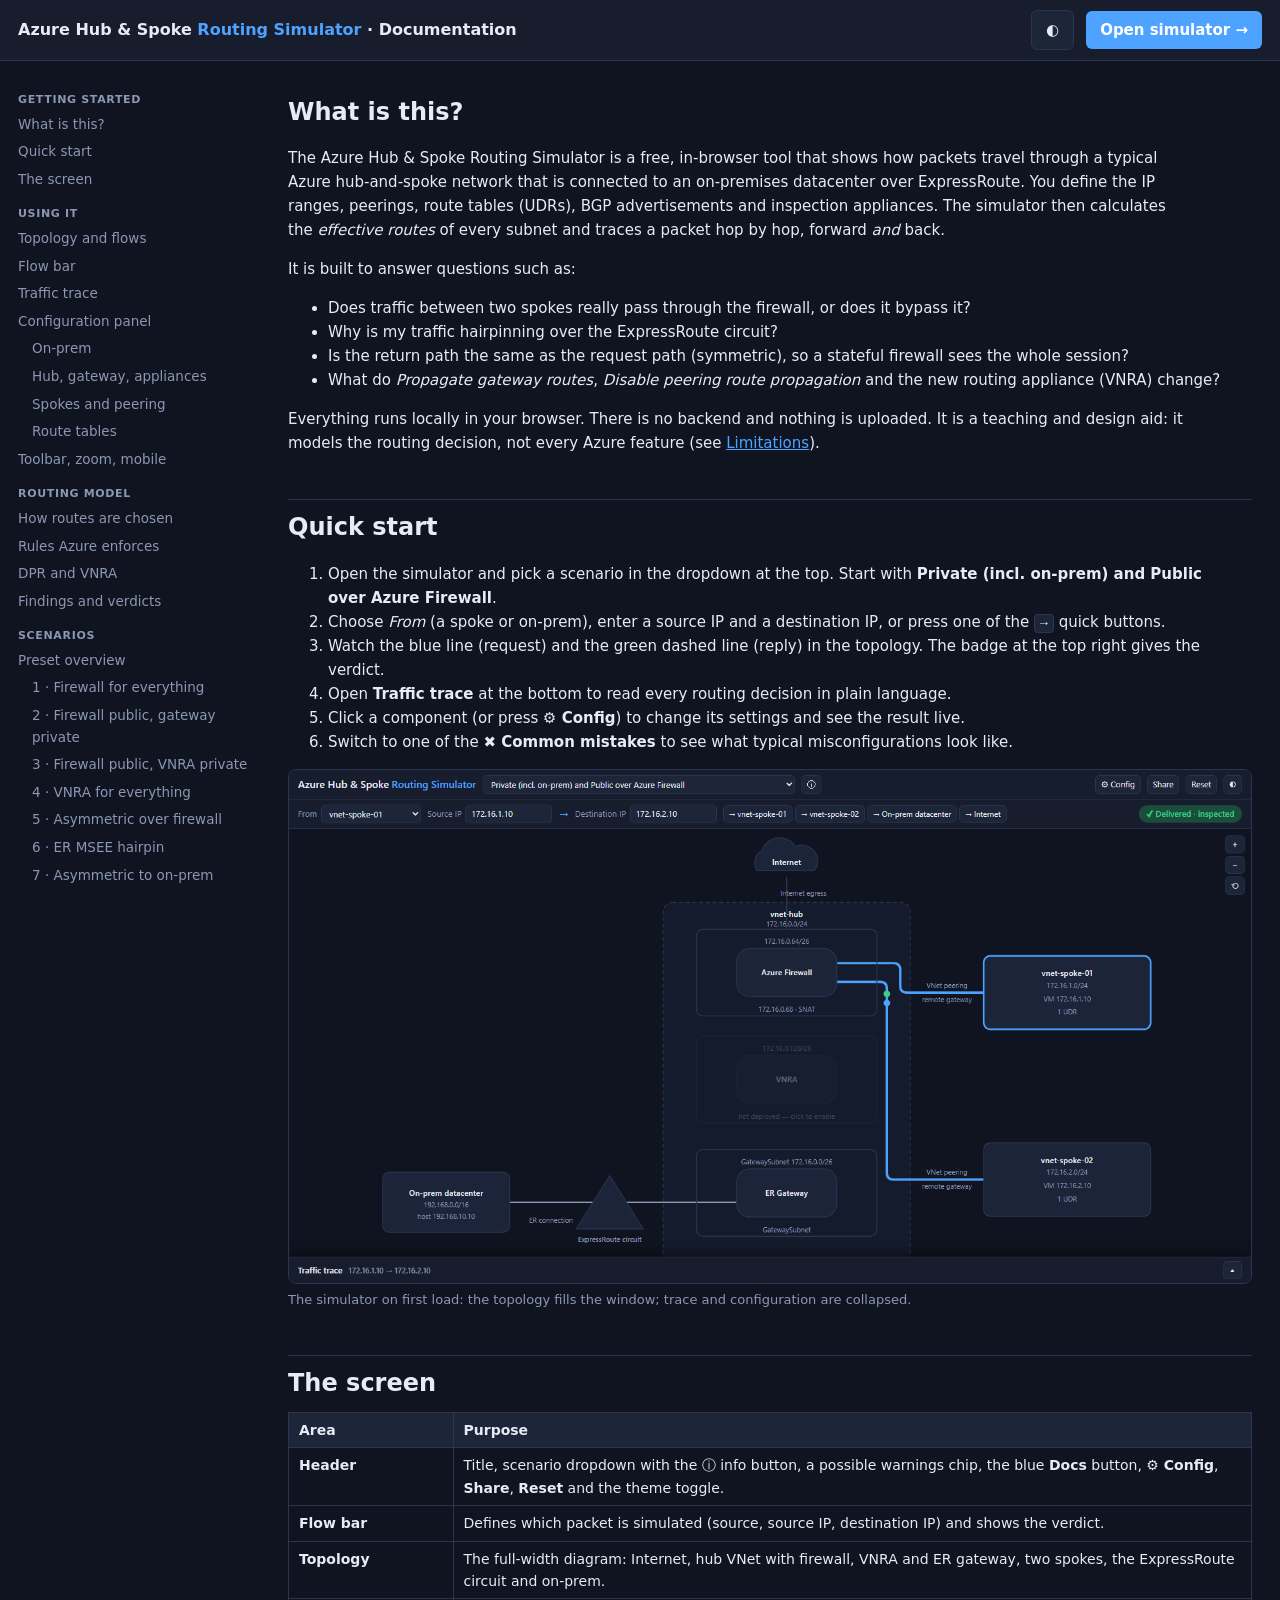
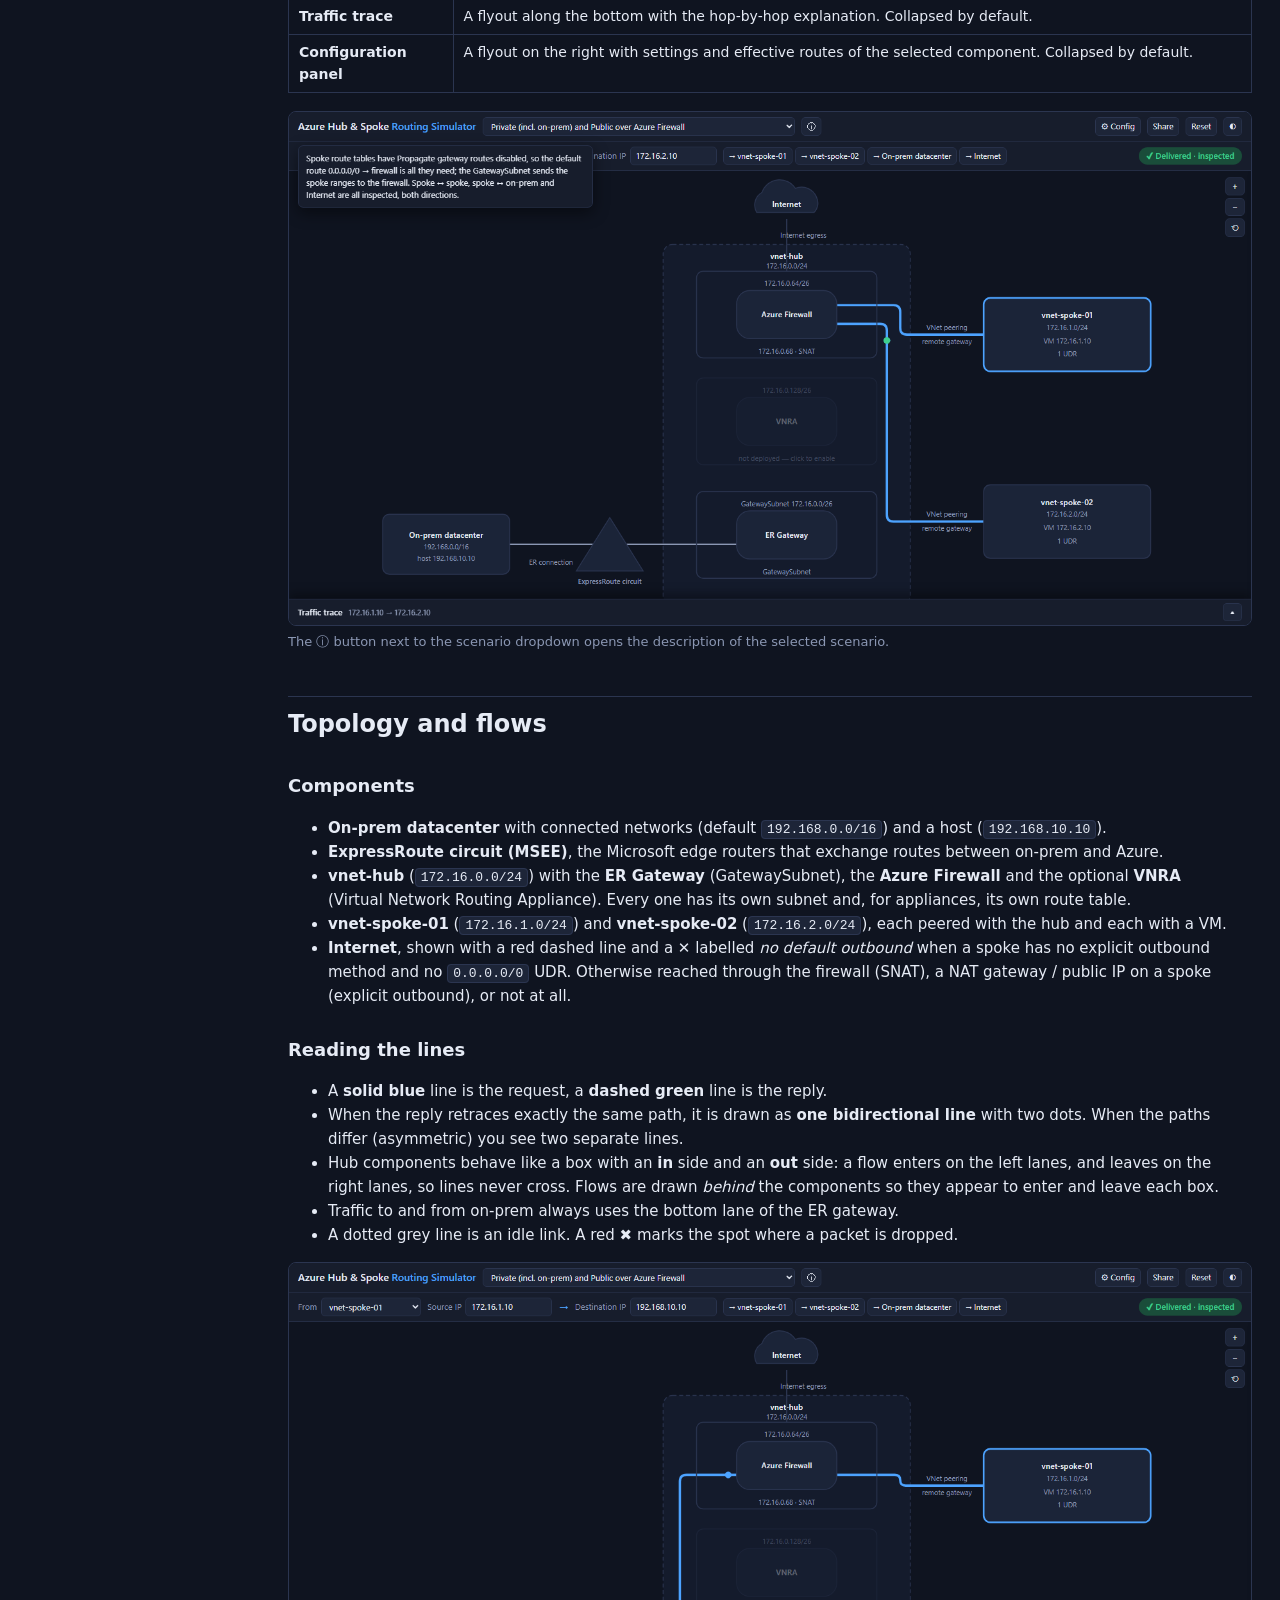
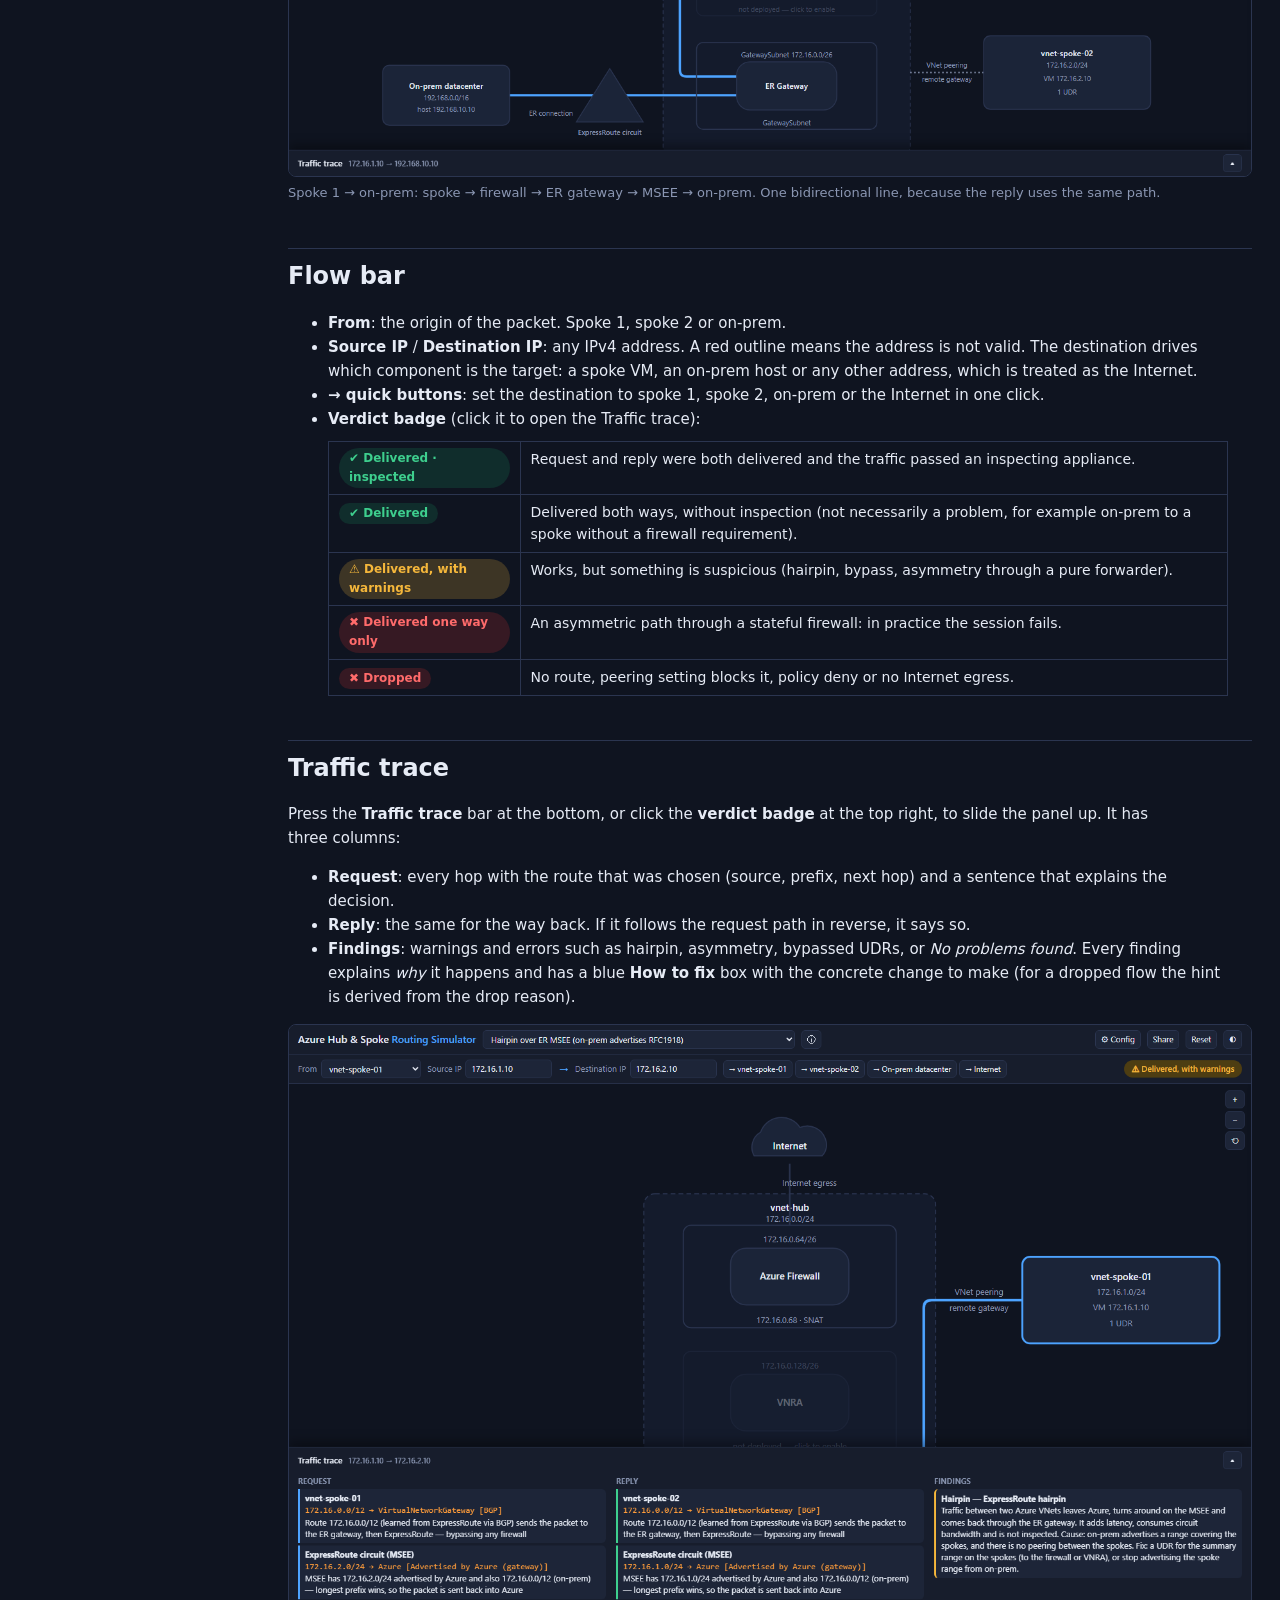
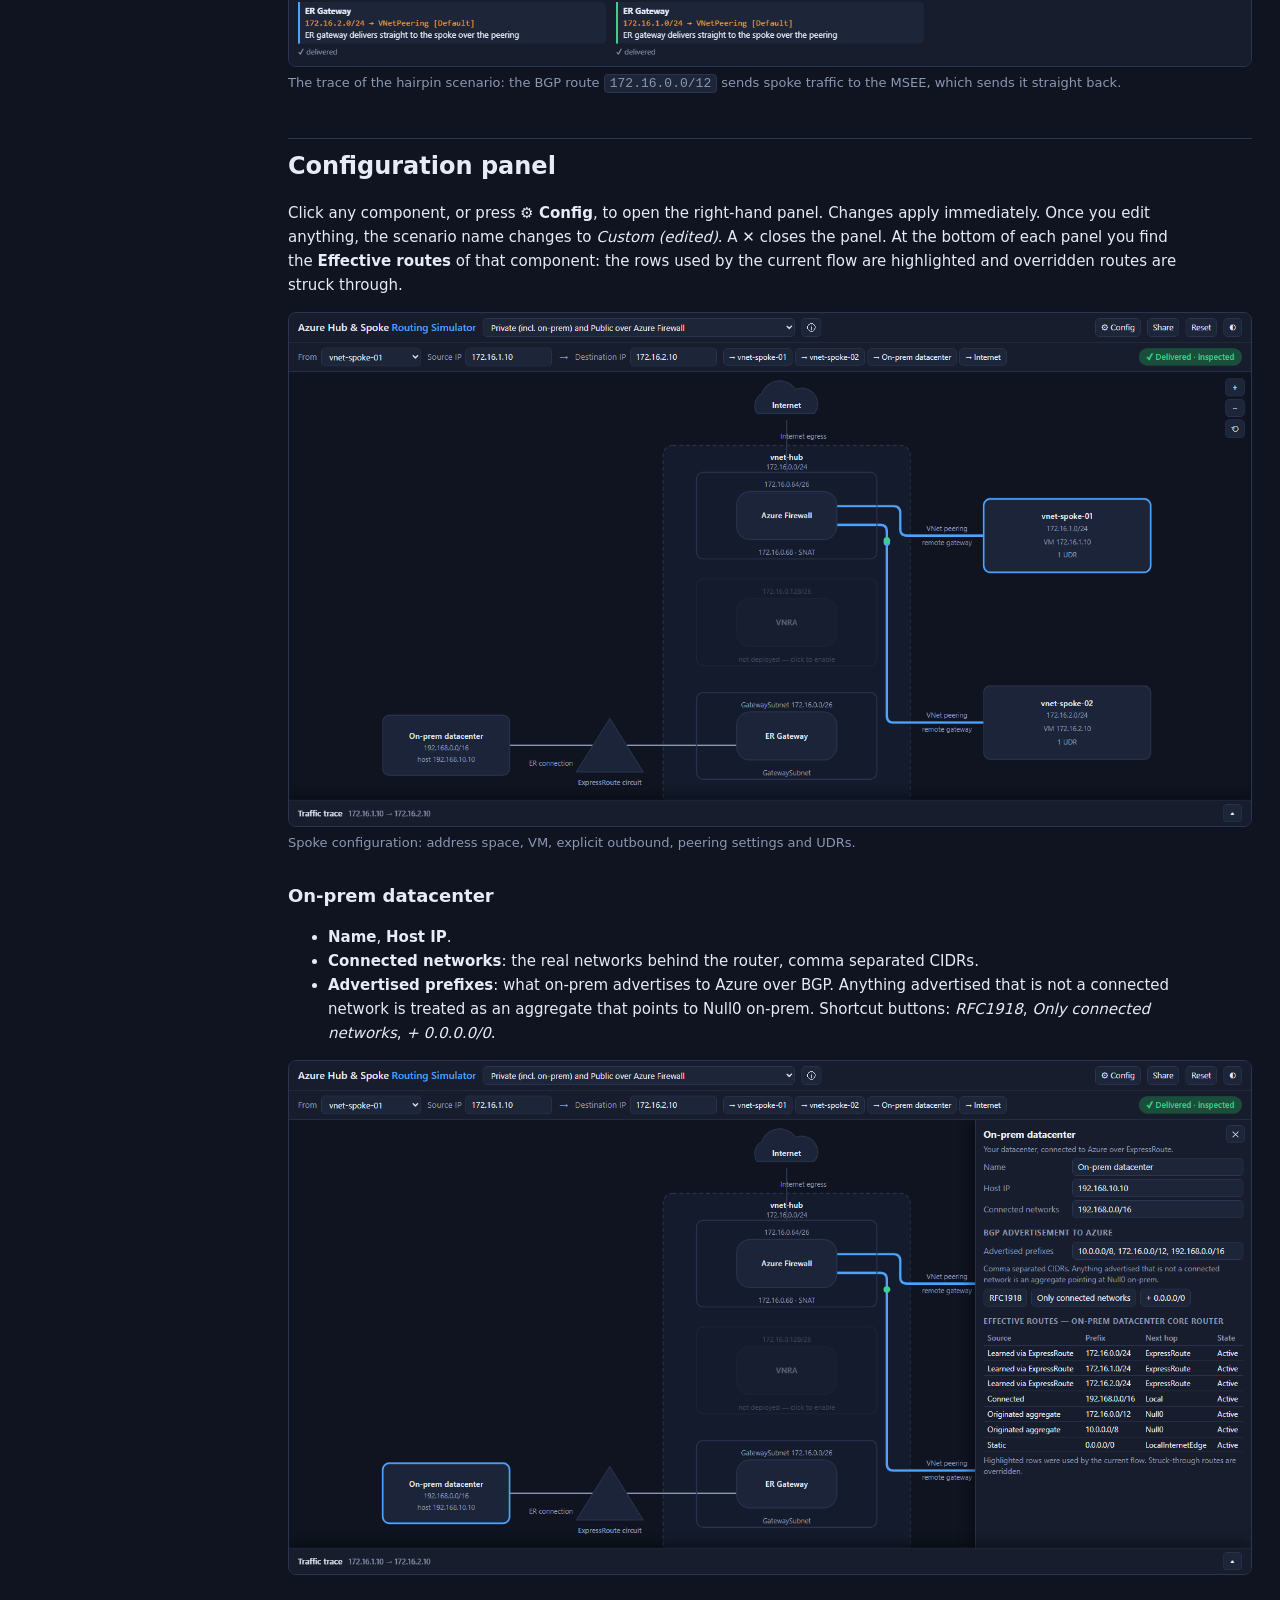
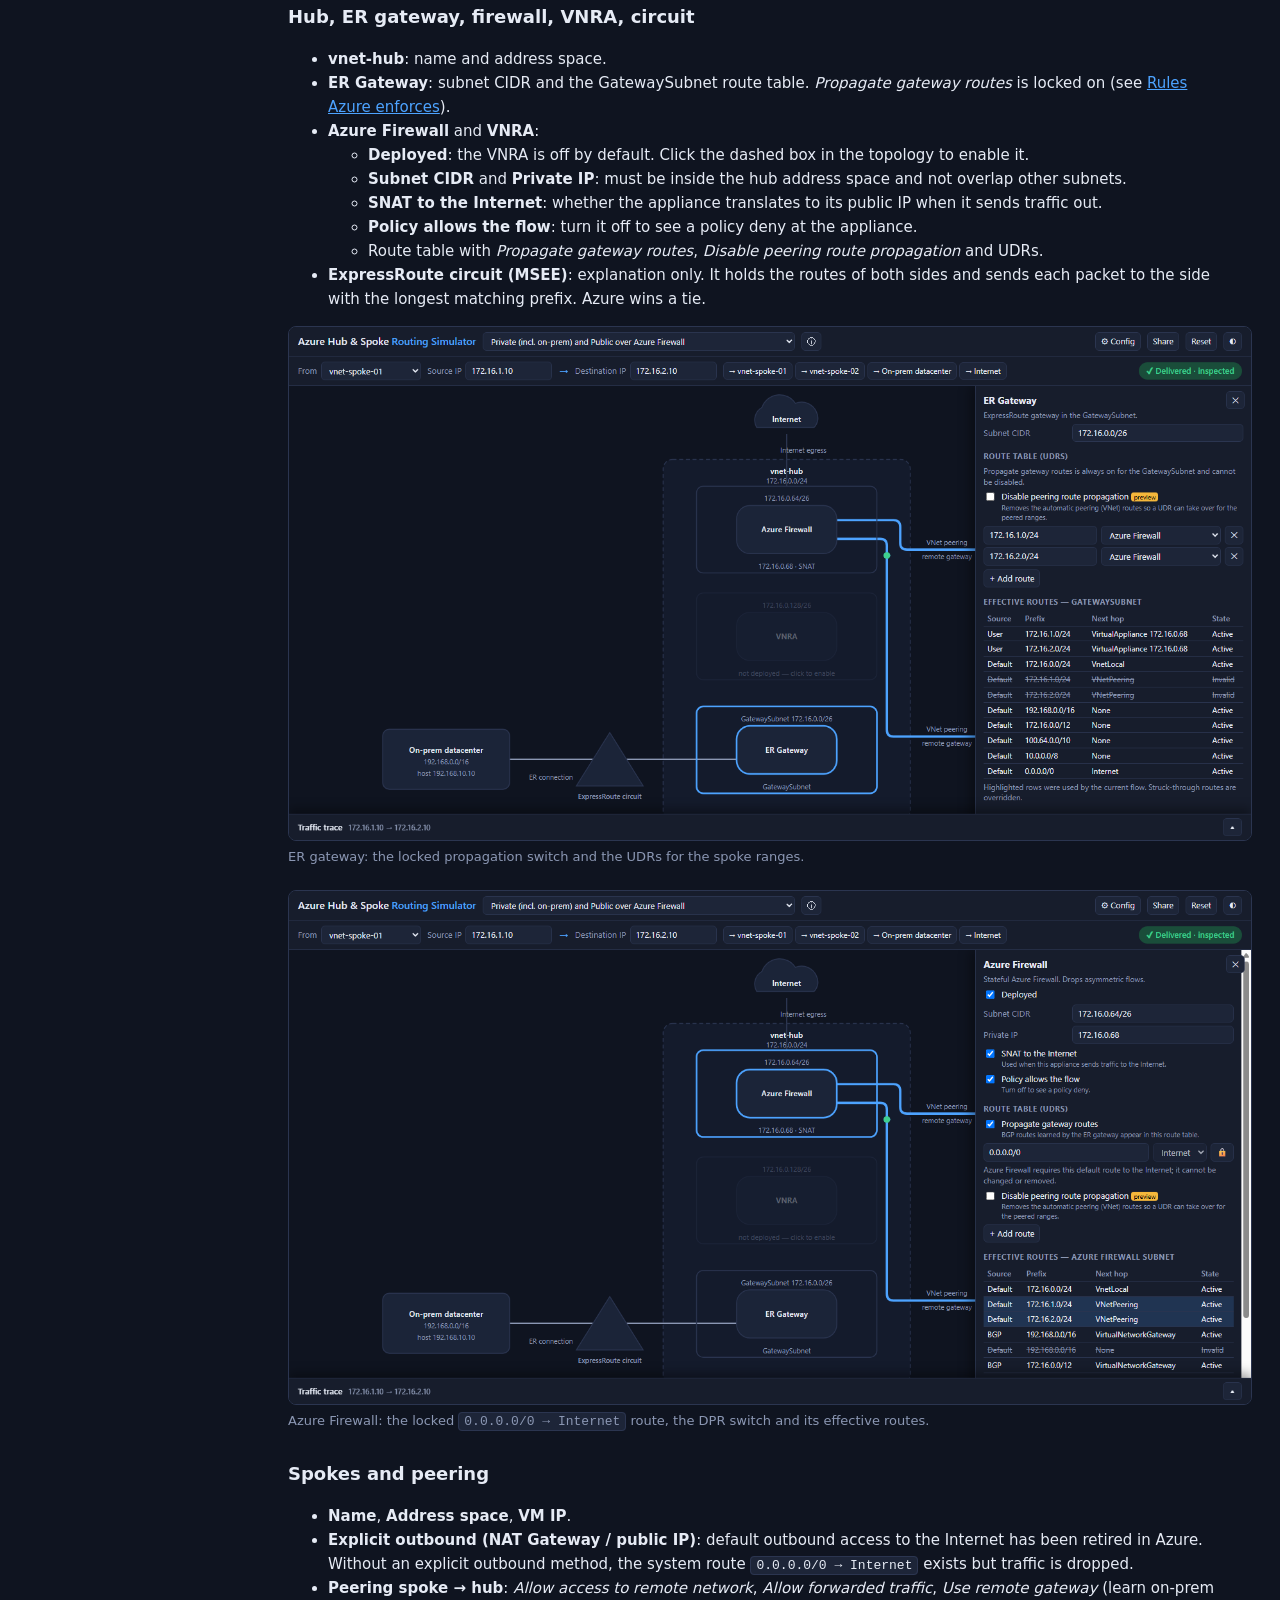
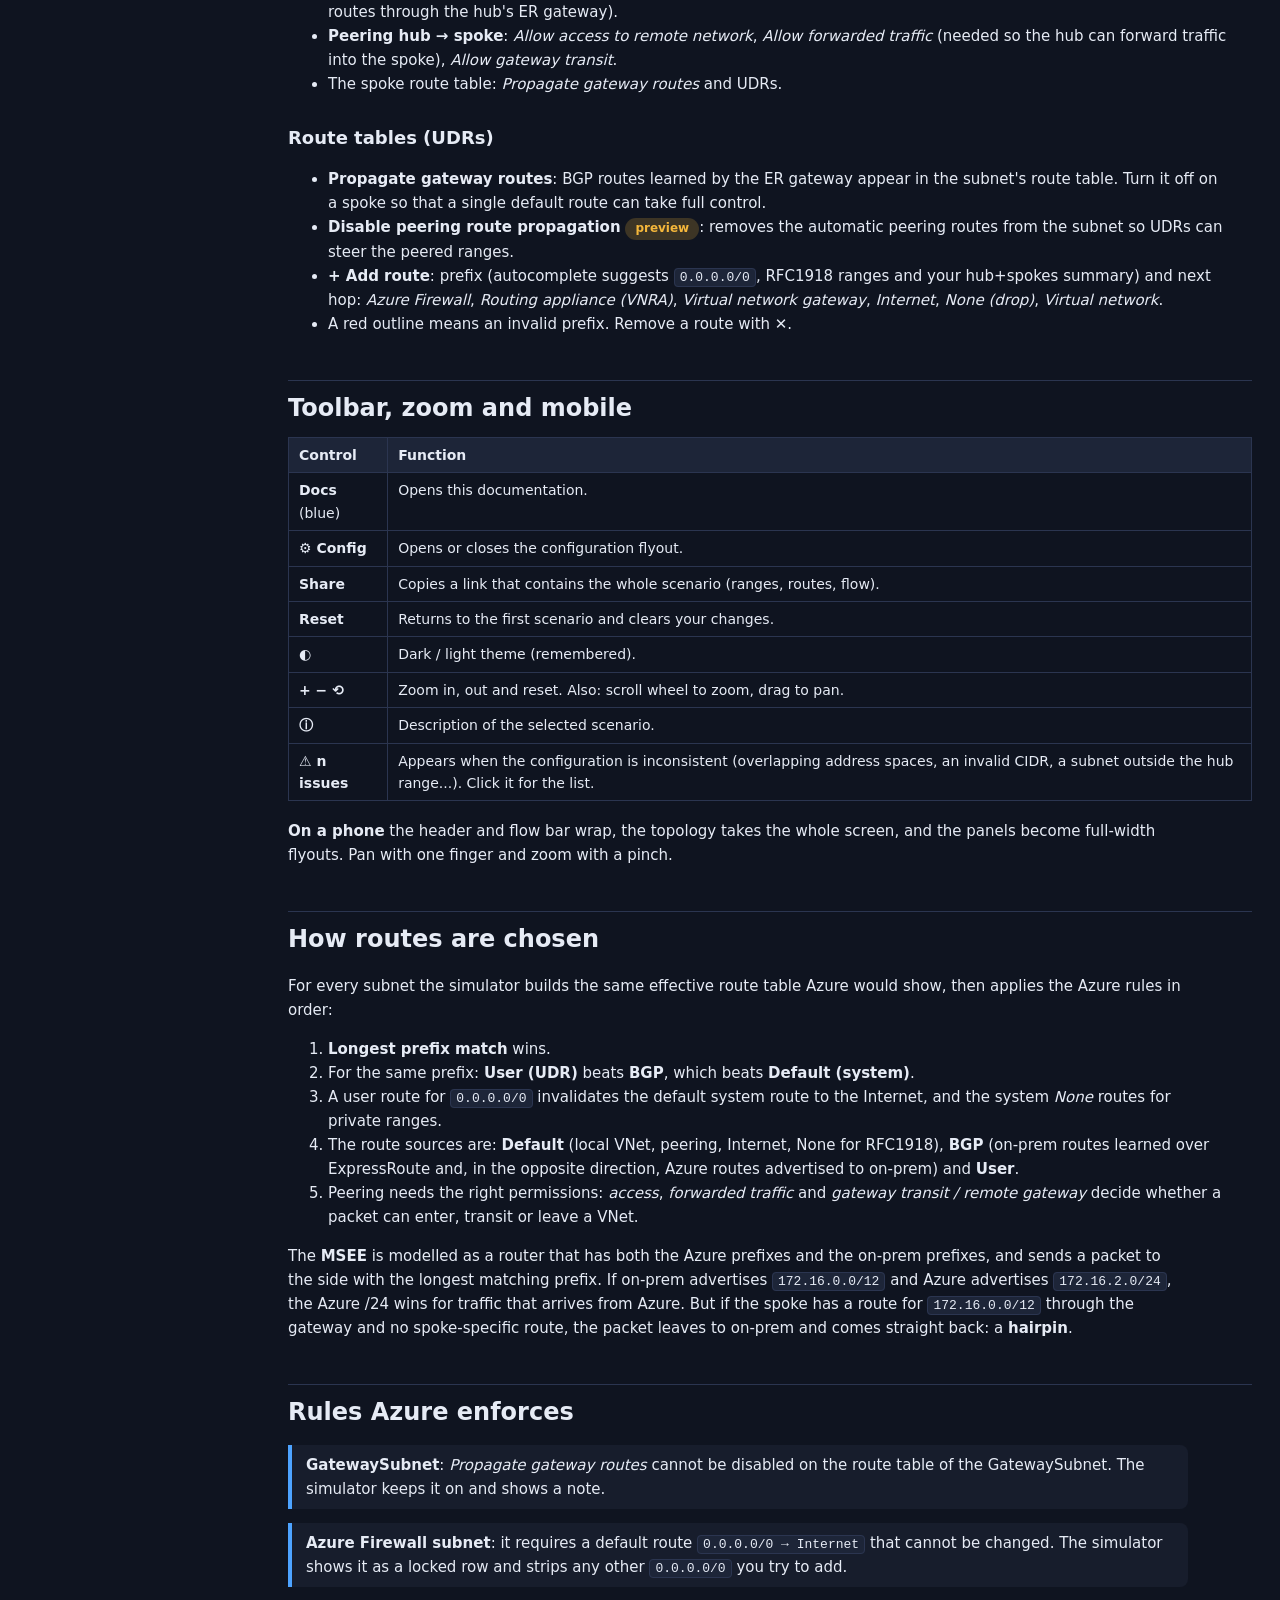
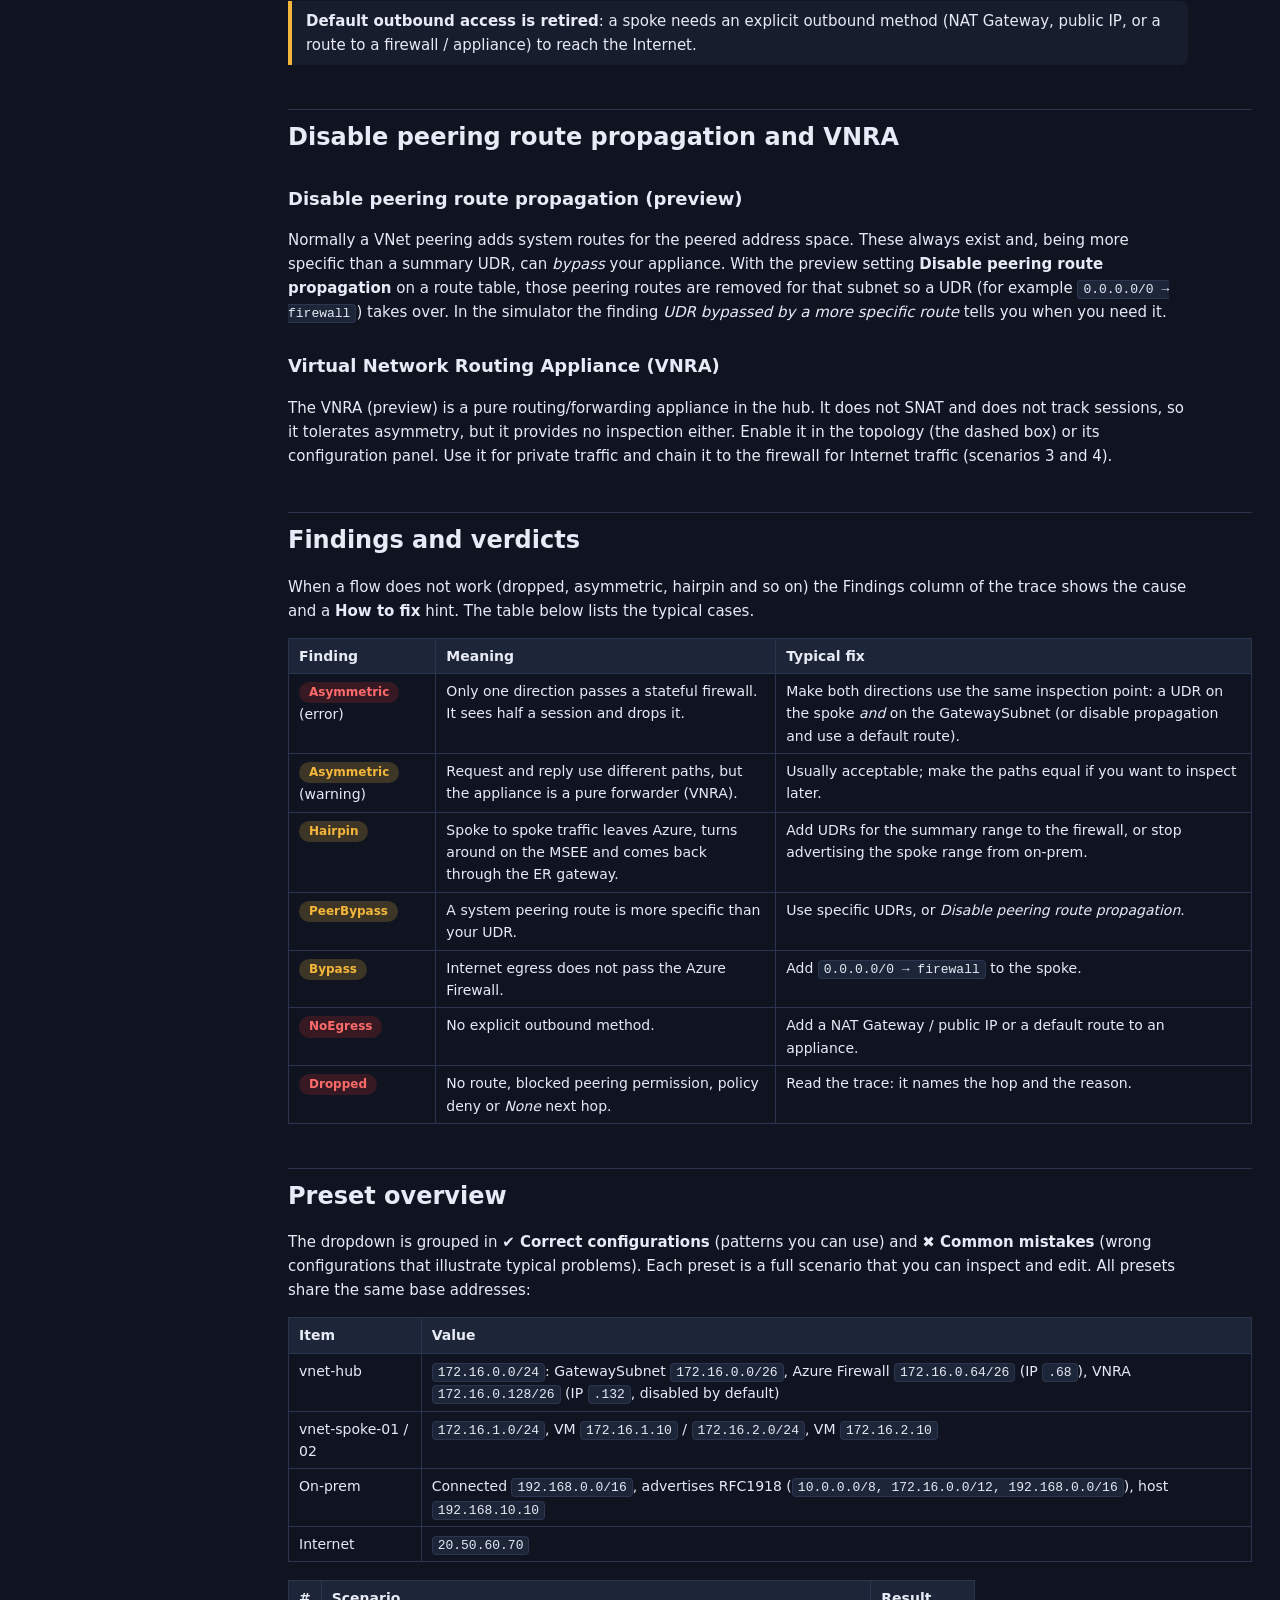
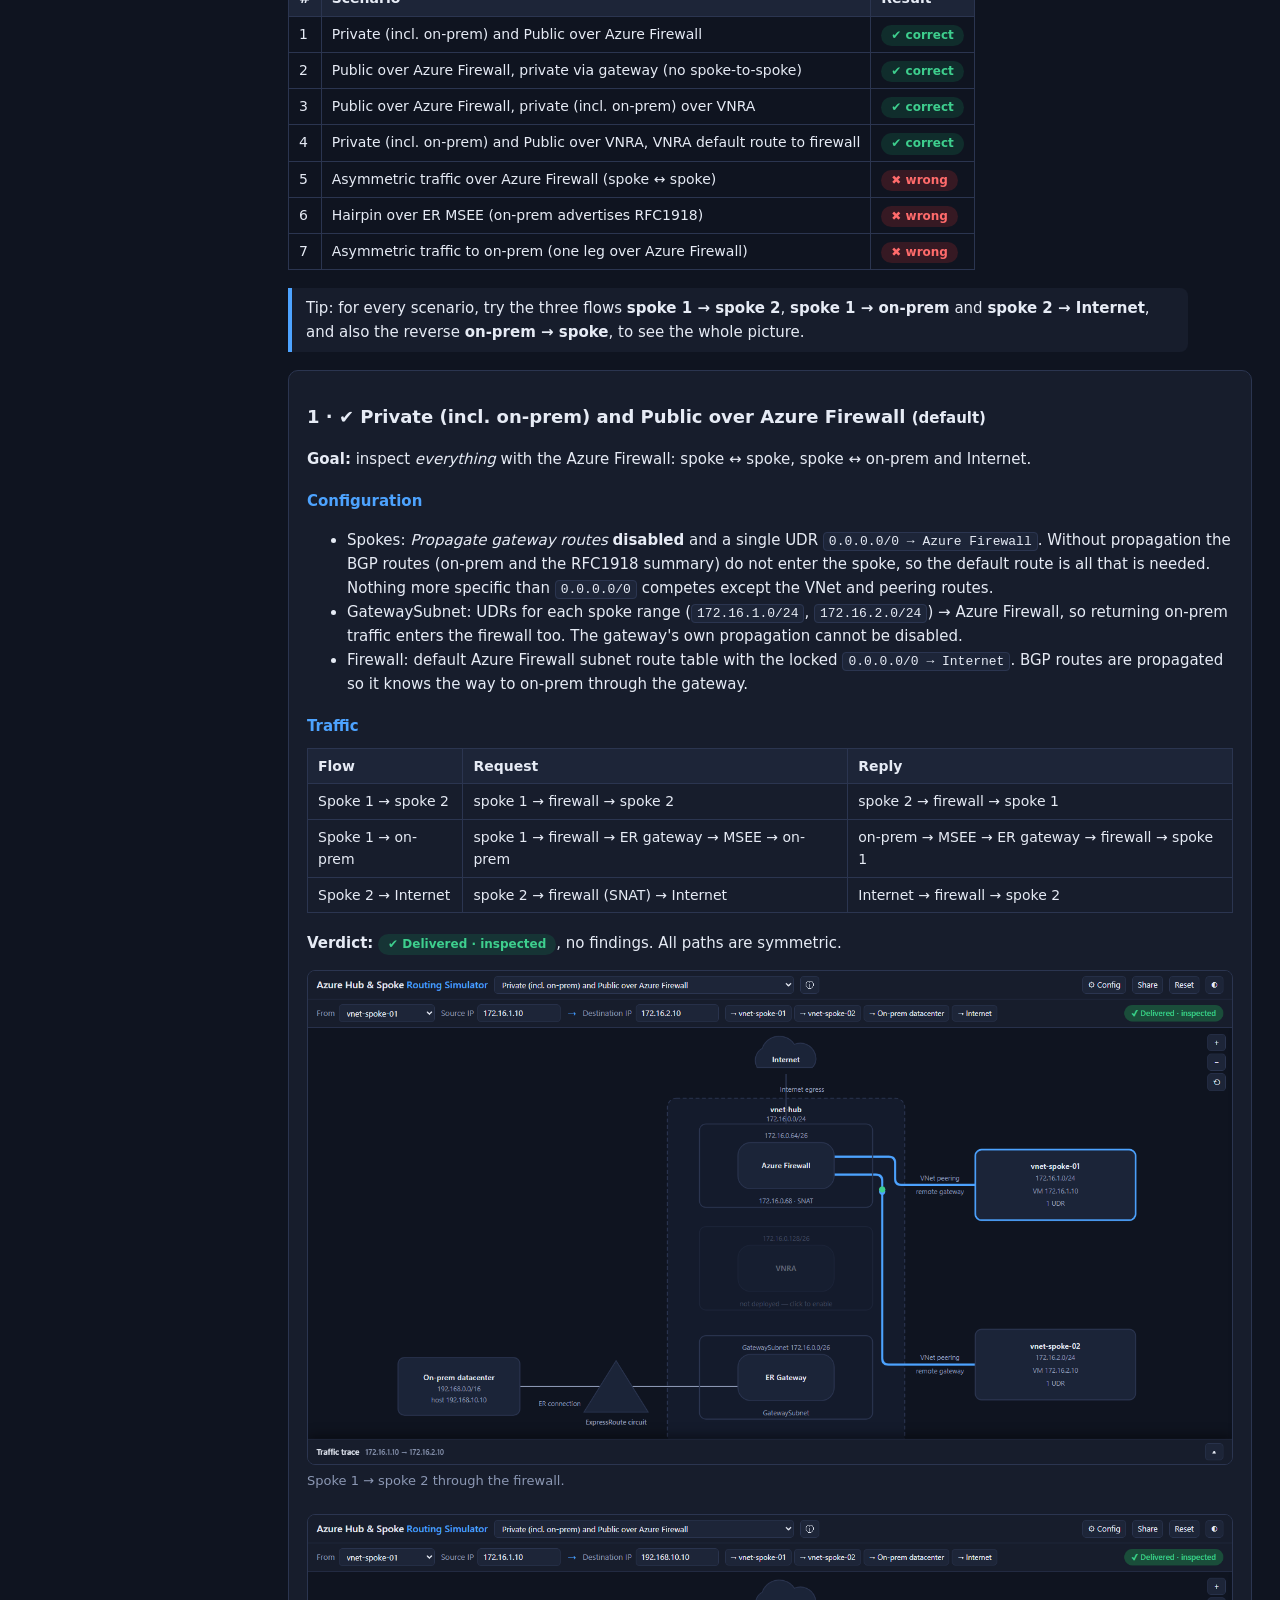
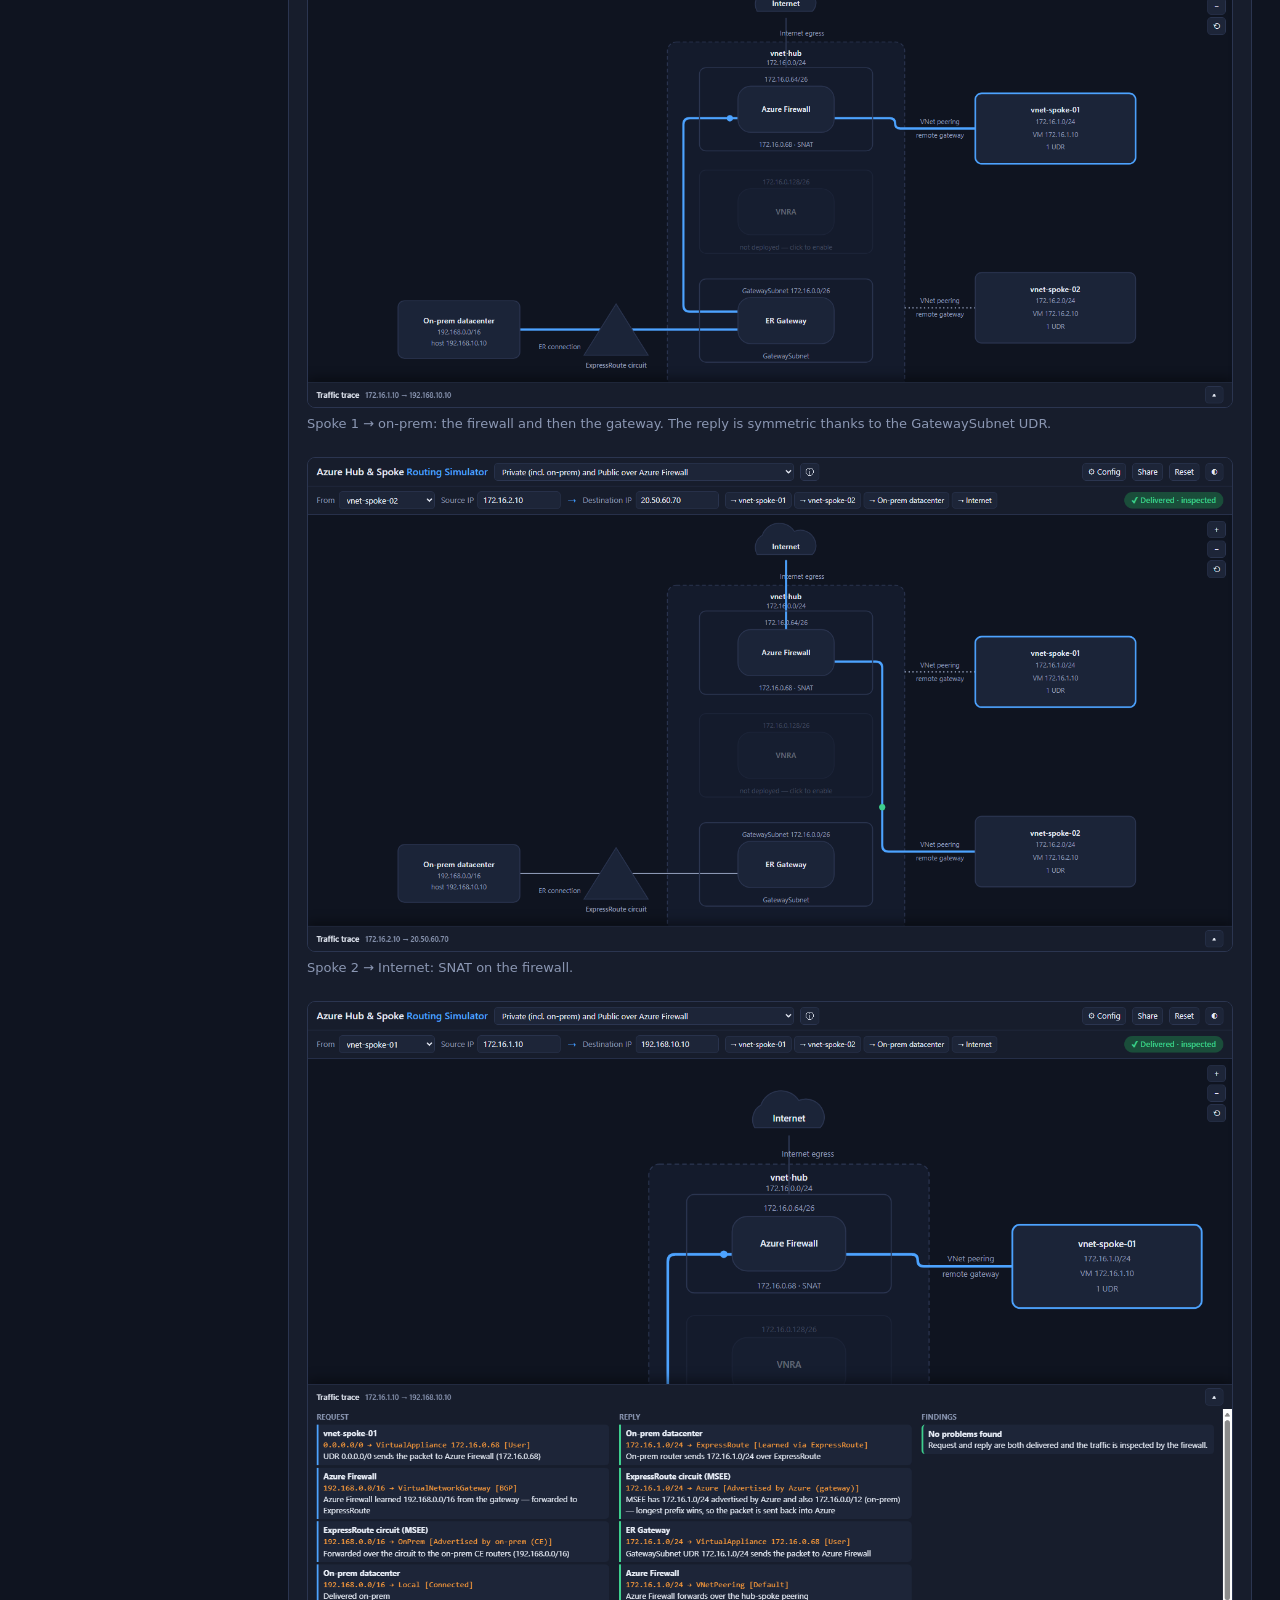
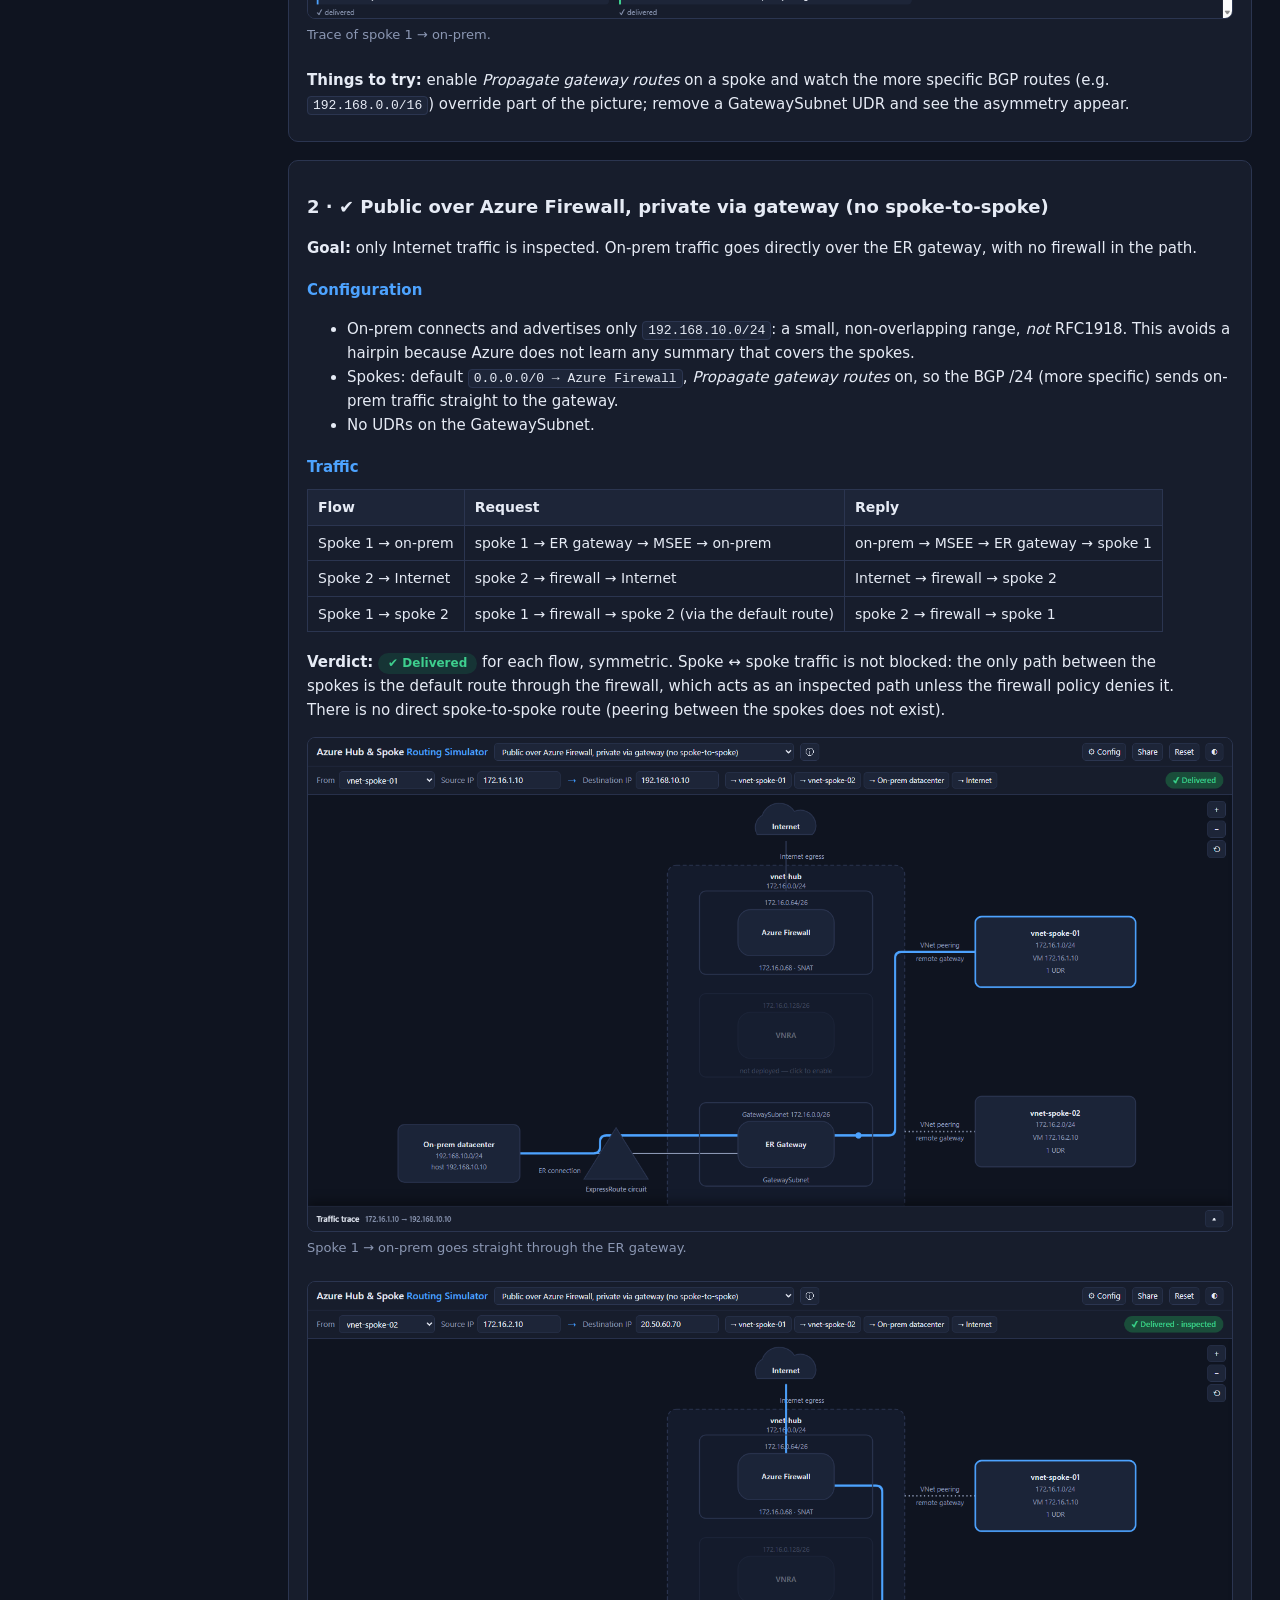
==== commit 33fb6356: "Docs: verdict badge, how-to-fix hints, no-outbound indicator Co-authored-by: Copilot App <223556219+" ====
--- a/docs.html
+++ b/docs.html
@@ -129,7 +129,7 @@
   <li><strong>ExpressRoute circuit (MSEE)</strong>, the Microsoft edge routers that exchange routes between on-prem and Azure.</li>
   <li><strong>vnet-hub</strong> (<code>172.16.0.0/24</code>) with the <strong>ER Gateway</strong> (GatewaySubnet), the <strong>Azure Firewall</strong> and the optional <strong>VNRA</strong> (Virtual Network Routing Appliance). Every one has its own subnet and, for appliances, its own route table.</li>
   <li><strong>vnet-spoke-01</strong> (<code>172.16.1.0/24</code>) and <strong>vnet-spoke-02</strong> (<code>172.16.2.0/24</code>), each peered with the hub and each with a VM.</li>
-  <li><strong>Internet</strong>, reached through the firewall (SNAT), a NAT gateway / public IP on a spoke (explicit outbound), or not at all.</li>
+  <li><strong>Internet</strong>, shown with a red dashed line and a ✕ labelled <em>no default outbound</em> when a spoke has no explicit outbound method and no <code>0.0.0.0/0</code> UDR. Otherwise reached through the firewall (SNAT), a NAT gateway / public IP on a spoke (explicit outbound), or not at all.</li>
 </ul>
 <h3>Reading the lines</h3>
 <ul>
@@ -146,7 +146,7 @@
   <li><strong>From</strong>: the origin of the packet. Spoke 1, spoke 2 or on-prem.</li>
   <li><strong>Source IP</strong> / <strong>Destination IP</strong>: any IPv4 address. A red outline means the address is not valid. The destination drives which component is the target: a spoke VM, an on-prem host or any other address, which is treated as the Internet.</li>
   <li><strong>→ quick buttons</strong>: set the destination to spoke 1, spoke 2, on-prem or the Internet in one click.</li>
-  <li><strong>Verdict badge</strong>:
+  <li><strong>Verdict badge</strong> (click it to open the Traffic trace):
     <table>
       <tr><td><span class="tag ok">✔ Delivered · inspected</span></td><td>Request and reply were both delivered and the traffic passed an inspecting appliance.</td></tr>
       <tr><td><span class="tag ok">✔ Delivered</span></td><td>Delivered both ways, without inspection (not necessarily a problem, for example on-prem to a spoke without a firewall requirement).</td></tr>
@@ -158,11 +158,11 @@
 </ul>
 
 <h2 id="trace">Traffic trace</h2>
-<p>Press the <strong>Traffic trace</strong> bar at the bottom to slide the panel up. It has three columns:</p>
+<p>Press the <strong>Traffic trace</strong> bar at the bottom, or click the <strong>verdict badge</strong> at the top right, to slide the panel up. It has three columns:</p>
 <ul>
   <li><strong>Request</strong>: every hop with the route that was chosen (source, prefix, next hop) and a sentence that explains the decision.</li>
   <li><strong>Reply</strong>: the same for the way back. If it follows the request path in reverse, it says so.</li>
-  <li><strong>Findings</strong>: warnings and errors such as hairpin, asymmetry, bypassed UDRs, or <em>No problems found</em>.</li>
+  <li><strong>Findings</strong>: warnings and errors such as hairpin, asymmetry, bypassed UDRs, or <em>No problems found</em>. Every finding explains <em>why</em> it happens and has a blue <strong>How to fix</strong> box with the concrete change to make (for a dropped flow the hint is derived from the drop reason).</li>
 </ul>
 <figure><img src="docs/img/bad-hairpin-a-trace.png" alt="Trace showing an ExpressRoute hairpin"><figcaption>The trace of the hairpin scenario: the BGP route <code>172.16.0.0/12</code> sends spoke traffic to the MSEE, which sends it straight back.</figcaption></figure>
 
@@ -249,6 +249,7 @@
 <h3>Virtual Network Routing Appliance (VNRA)</h3>
 <p>The VNRA (preview) is a pure routing/forwarding appliance in the hub. It does not SNAT and does not track sessions, so it tolerates asymmetry, but it provides no inspection either. Enable it in the topology (the dashed box) or its configuration panel. Use it for private traffic and chain it to the firewall for Internet traffic (scenarios 3 and 4).</p>
 <h2 id="findings">Findings and verdicts</h2>
+<p>When a flow does not work (dropped, asymmetric, hairpin and so on) the Findings column of the trace shows the cause and a <strong>How to fix</strong> hint. The table below lists the typical cases.</p>
 <table>
 <tr><th>Finding</th><th>Meaning</th><th>Typical fix</th></tr>
 <tr><td><span class="tag bad">Asymmetric</span> (error)</td><td>Only one direction passes a stateful firewall. It sees half a session and drops it.</td><td>Make both directions use the same inspection point: a UDR on the spoke <em>and</em> on the GatewaySubnet (or disable propagation and use a default route).</td></tr>
